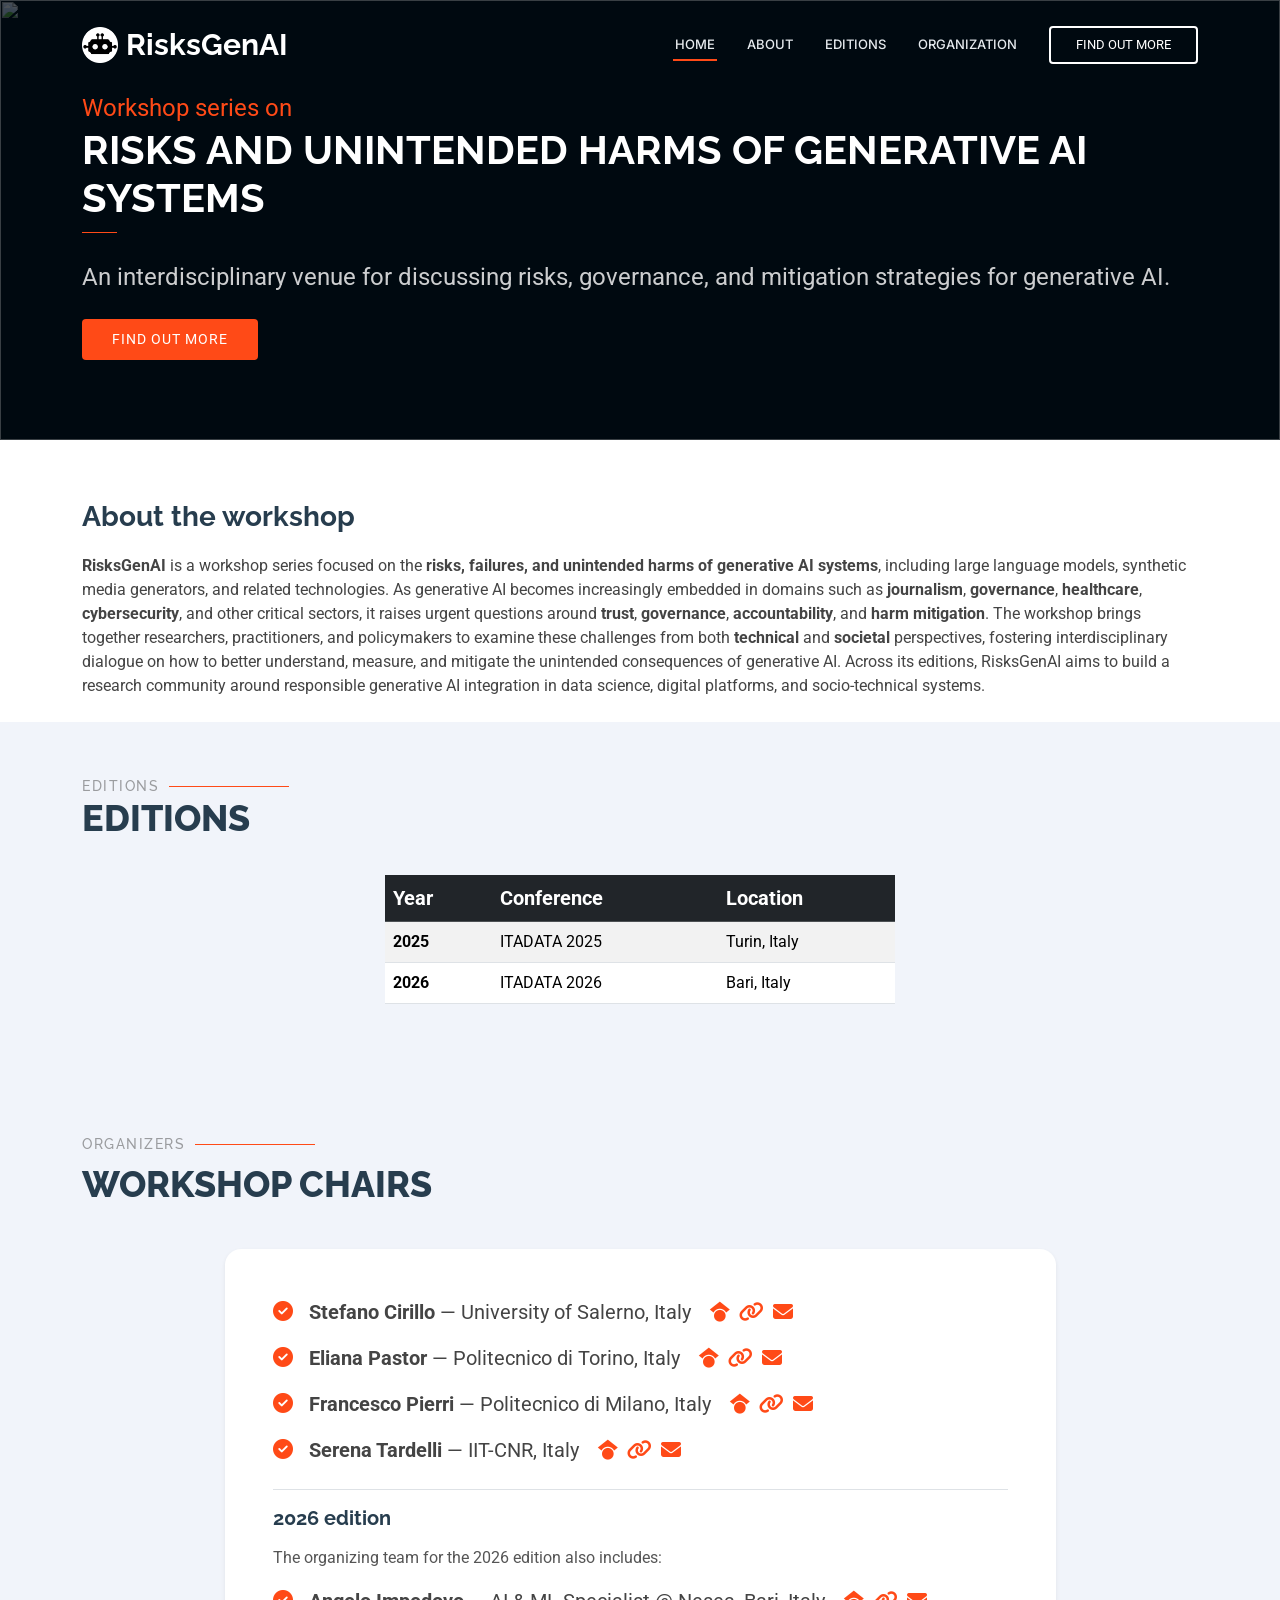
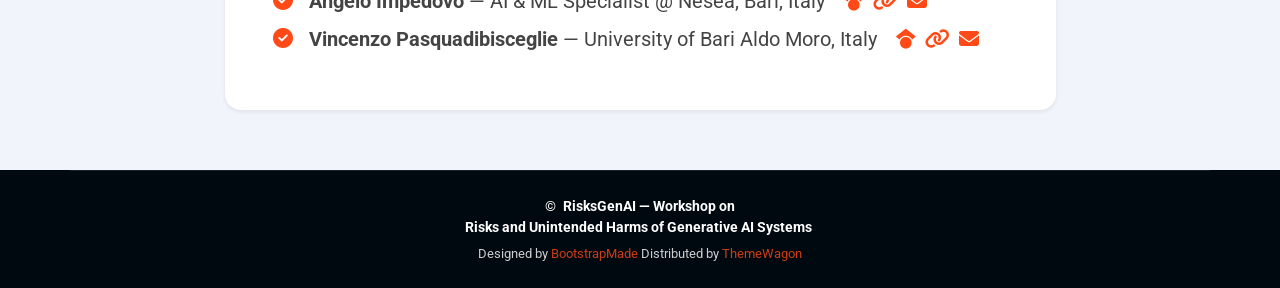
==== index.html @ 376fc7a2 "Update website" ====
<!DOCTYPE html>
<html lang="en">

<head>
  <meta charset="utf-8">
  <meta content="width=device-width, initial-scale=1.0" name="viewport">
  <title>RisksGenAI - Workshop on Risks and Unintended Harms of Generative AI Systems</title>
  <meta name="description"
    content="RisksGenAI is a workshop series on risks, failures, and unintended harms of generative AI systems, bringing together researchers and practitioners across technical, social, and policy perspectives.">
  <meta name="keywords"
    content="RisksGenAI, generative AI, AI risks, unintended harms, workshop, trustworthy AI, AI governance, synthetic media, big data">

  <!-- Favicons -->
  <link href="assets/img/favicon.png" rel="icon">
  <link href="assets/img/apple-touch-icon.png" rel="apple-touch-icon">

  <!-- Fonts -->
  <link href="https://fonts.googleapis.com" rel="preconnect">
  <link href="https://fonts.gstatic.com" rel="preconnect" crossorigin>
  <link
    href="https://fonts.googleapis.com/css2?family=Roboto:ital,wght@0,100;0,300;0,400;0,500;0,700;0,900;1,100;1,300;1,400;1,500;1,700;1,900&family=Raleway:ital,wght@0,100;0,200;0,300;0,400;0,500;0,600;0,700;0,800;0,900;1,100;1,200;1,300;1,400;1,500;1,600;1,700;1,800;1,900&family=Inter:wght@100;200;300;400;500;600;700;800;900&display=swap"
    rel="stylesheet">

  <!-- Vendor CSS Files -->
  <link href="assets/vendor/bootstrap/css/bootstrap.min.css" rel="stylesheet">
  <link href="assets/vendor/bootstrap-icons/bootstrap-icons.css" rel="stylesheet">
  <link href="assets/vendor/aos/aos.css" rel="stylesheet">
  <link rel="stylesheet" href="https://cdnjs.cloudflare.com/ajax/libs/font-awesome/6.5.2/css/all.min.css" />

  <!-- Main CSS File -->
  <link href="assets/css/main.css" rel="stylesheet">
</head>

<body class="index-page">

  <header id="header" class="header d-flex align-items-center fixed-top">
    <div class="container-fluid container-xl position-relative d-flex align-items-center">

      <a href="index.html" class="logo d-flex align-items-center me-auto">
        <img src="assets/img/logo.png" alt="logo">
        <h1 class="sitename">RisksGenAI</h1>
      </a>

      <nav id="navmenu" class="navmenu">
        <ul>
          <li><a href="#hero" class="active">Home</a></li>
          <li><a href="#about">About</a></li>
          <li><a href="#editions">Editions</a></li>
          <li><a href="#organization">Organization</a></li>
        </ul>
        <i class="mobile-nav-toggle d-xl-none bi bi-list"></i>
      </nav>

      <a class="cta-btn menu-more" href="#about">Find out more</a>

    </div>
  </header>

  <main class="main">

    <!-- Hero Section -->
    <section id="hero" class="hero section dark-background" style="min-height: 20vh;">
      <img src="assets/img/turin-pic.png" alt="" data-aos="fade-in">

      <div class="container d-flex flex-column align-items-left fs-3">
        <p data-aos="fade-up" data-aos-delay="100" style="color: #ff4a17;">Workshop series on</p>
        <h2 class="fs-1" data-aos="fade-up" data-aos-delay="100">Risks and Unintended Harms of Generative AI Systems</h2>
        <p data-aos="fade-up" data-aos-delay="100" class="line mb-3"></p>
        <p data-aos="fade-up" data-aos-delay="200">
          An interdisciplinary venue for discussing risks, governance, and mitigation strategies for generative AI.
        </p>
        <div class="d-flex mt-4" data-aos="fade-up" data-aos-delay="300">
          <a href="#about" class="btn-get-started">Find out more</a>
        </div>
      </div>
    </section>
    <!-- /Hero Section -->

    <!-- About Section -->
    <section id="about" class="about section pb-2">
      <div class="container">
        <div class="">
          <div class="" data-aos="fade-up" data-aos-duration="550" data-aos-delay="50">
            <h3>About the workshop</h3>
            <p>
              <strong>RisksGenAI</strong> is a workshop series focused on the
              <strong>risks, failures, and unintended harms of generative AI systems</strong>,
              including large language models, synthetic media generators, and related technologies.
            
              As generative AI becomes increasingly embedded in domains such as
              <strong>journalism</strong>, <strong>governance</strong>, <strong>healthcare</strong>,
              <strong>cybersecurity</strong>, and other critical sectors, it raises urgent questions around
              <strong>trust</strong>, <strong>governance</strong>, <strong>accountability</strong>,
              and <strong>harm mitigation</strong>.
            
              The workshop brings together researchers, practitioners, and policymakers to examine
              these challenges from both <strong>technical</strong> and <strong>societal</strong> perspectives,
              fostering interdisciplinary dialogue on how to better understand, measure, and mitigate
              the unintended consequences of generative AI.
            
              Across its editions, RisksGenAI aims to build a research community around responsible
              generative AI integration in data science, digital platforms, and socio-technical systems.
            </p>
          </div>

        </div>
      </div>
    </section>
    <!-- /About Section -->

    <!-- Editions Section -->
    <section id="editions" class="section light-background">
      <div class="container section-title" data-aos="fade-up">
        <h2>Editions</h2>
        <p>EDITIONS</p>
      </div>

      <div class="container col-lg-5" data-aos="fade-up" data-aos-delay="100">
        <div class="table-responsive ">
          <table class="table table-striped table-hover align-middle">
            <thead class="table-dark fs-5">
              <tr>
                <th scope="col" style="color: #ff4a17; color: #ffffff;">Year</th>
                <th scope="col" style="color: #ff4a17; color: #ffffff;">Conference</th>
                <th scope="col" style="color: #ff4a17; color: #ffffff;">Location</th>
              </tr>
            </thead>
            <tbody>
              <tr onclick="window.open('2025/index.html', '_blank')" style="cursor: pointer;">
                <td><strong>2025</strong></td>
                <td>ITADATA 2025</td>
                <td>Turin, Italy</td>
              </tr>
              <tr onclick="window.open('2026/index.html', '_blank')" style="cursor: pointer;">
                <td><strong>2026</strong></td>
                <td>ITADATA 2026</td>
                <td>Bari, Italy</td>
              </tr>
            </tbody>
          </table>
        </div>
      </div>
    </section>
    <!-- /Editions Section -->

    <!-- Organization Section -->
<section id="organization" class="section light-background">
  <div class="container section-title" data-aos="fade-up">
    <h2>Organizers</h2>
    <p class="mb-2 mt-2">WORKSHOP CHAIRS</p>
  </div>

  <div class="container" data-aos="fade-up" data-aos-delay="100">
    <div class="row justify-content-center">
      <div class="col-lg-9">
        <div class="p-4 p-lg-5 rounded-4 shadow-sm" style="background-color: #ffffff;">
          
          <ul class="list-unstyled mb-4 fs-5">
            <li class="mb-3 d-flex align-items-start">
              <i class="fa-solid fa-circle-check me-3 mt-1" style="color: #ff4a17;"></i>
              <span>
                <strong>Stefano Cirillo</strong> — University of Salerno, Italy
                &nbsp;
                <a href="https://scholar.google.it/citations?hl=it&user=hp98wacAAAAJ" target="_blank" rel="noopener noreferrer" class="ms-1">
                  <i class="fa-brands fa-google-scholar"></i>
                </a>
                <a href="https://docenti.unisa.it/032633/en/home" target="_blank" rel="noopener noreferrer" class="ms-1">
                  <i class="fa-solid fa-link"></i>
                </a>
                <a href="mailto:scirillo@unisa.it" class="ms-1">
                  <i class="fa-solid fa-envelope"></i>
                </a>
              </span>
            </li>

            <li class="mb-3 d-flex align-items-start">
              <i class="fa-solid fa-circle-check me-3 mt-1" style="color: #ff4a17;"></i>
              <span>
                <strong>Eliana Pastor</strong> — Politecnico di Torino, Italy
                &nbsp;
                <a href="https://scholar.google.it/citations?hl=it&user=rYnakoAAAAAJ" target="_blank" rel="noopener noreferrer" class="ms-1">
                  <i class="fa-brands fa-google-scholar"></i>
                </a>
                <a href="https://elianap.github.io/" target="_blank" rel="noopener noreferrer" class="ms-1">
                  <i class="fa-solid fa-link"></i>
                </a>
                <a href="mailto:eliana.pastor@polito.it" class="ms-1">
                  <i class="fa-solid fa-envelope"></i>
                </a>
              </span>
            </li>

            <li class="mb-3 d-flex align-items-start">
              <i class="fa-solid fa-circle-check me-3 mt-1" style="color: #ff4a17;"></i>
              <span>
                <strong>Francesco Pierri</strong> — Politecnico di Milano, Italy
                &nbsp;
                <a href="https://scholar.google.it/citations?hl=it&user=b17WlbMAAAAJ" target="_blank" rel="noopener noreferrer" class="ms-1">
                  <i class="fa-brands fa-google-scholar"></i>
                </a>
                <a href="https://pierri.faculty.polimi.it/" target="_blank" rel="noopener noreferrer" class="ms-1">
                  <i class="fa-solid fa-link"></i>
                </a>
                <a href="mailto:francesco.pierri@polimi.it" class="ms-1">
                  <i class="fa-solid fa-envelope"></i>
                </a>
              </span>
            </li>

            <li class="mb-3 d-flex align-items-start">
              <i class="fa-solid fa-circle-check me-3 mt-1" style="color: #ff4a17;"></i>
              <span>
                <strong>Serena Tardelli</strong> — IIT-CNR, Italy
                &nbsp;
                <a href="https://scholar.google.it/citations?user=GNDtlNMAAAAJ" target="_blank" rel="noopener noreferrer" class="ms-1">
                  <i class="fa-brands fa-google-scholar"></i>
                </a>
                <a href="https://www.iit.cnr.it/serena.tardelli/" target="_blank" rel="noopener noreferrer" class="ms-1">
                  <i class="fa-solid fa-link"></i>
                </a>
                <a href="mailto:serena.tardelli@iit.cnr.it" class="ms-1">
                  <i class="fa-solid fa-envelope"></i>
                </a>
              </span>
            </li>
          </ul>

          <div class="pt-3 border-top">
            <h5 class="fw-bold mb-3" style="color: #273D4E;">2026 edition</h5>
            <p class="mb-3" style="color: #555;">
              The organizing team for the 2026 edition also includes:
            </p>

            <ul class="list-unstyled mb-0 fs-5">
              <li class="mb-2 d-flex align-items-start">
                <i class="fa-solid fa-circle-check me-3 mt-1" style="color: #ff4a17;"></i>
                <span>
                  <strong>Angelo Impedovo</strong> — AI & ML Specialist @ Nesea, Bari, Italy
                  &nbsp;
                  <a href="https://scholar.google.it/citations?hl=it&user=rYnakoAAAAAJ" target="_blank" rel="noopener noreferrer" class="ms-1">
                    <i class="fa-brands fa-google-scholar"></i>
                  </a>
                  <a href="https://elianap.github.io/" target="_blank" rel="noopener noreferrer" class="ms-1">
                    <i class="fa-solid fa-link"></i>
                  </a>
                  <a href="mailto:eliana.pastor@polito.it" class="ms-1">
                    <i class="fa-solid fa-envelope"></i>
                  </a>
                </span>
              </li>

              <li class="mb-2 d-flex align-items-start">
                <i class="fa-solid fa-circle-check me-3 mt-1" style="color: #ff4a17;"></i>
                <span>
                  <strong>Vincenzo Pasquadibisceglie</strong> — University of Bari Aldo Moro, Italy
                  &nbsp;
                  <a href="https://scholar.google.it/citations?hl=it&user=rYnakoAAAAAJ" target="_blank" rel="noopener noreferrer" class="ms-1">
                    <i class="fa-brands fa-google-scholar"></i>
                  </a>
                  <a href="https://elianap.github.io/" target="_blank" rel="noopener noreferrer" class="ms-1">
                    <i class="fa-solid fa-link"></i>
                  </a>
                  <a href="mailto:eliana.pastor@polito.it" class="ms-1">
                    <i class="fa-solid fa-envelope"></i>
                  </a>
                </span>
              </li>
            </ul>
          </div>

        </div>
      </div>
    </div>
  </div>
</section>
<!-- /Organization Section -->

  </main>

  <footer id="footer" class="footer dark-background">
    <div class="container copyright text-center">
      <p>© <strong class="px-1 sitename">RisksGenAI — Workshop on <br> Risks and Unintended Harms of Generative AI Systems</strong></p>
      <div class="credits">
        Designed by <a href="https://bootstrapmade.com/" target="_blank" rel="noopener noreferrer">BootstrapMade</a>
        Distributed by <a href="https://themewagon.com" target="_blank" rel="noopener noreferrer">ThemeWagon</a>
      </div>
    </div>
  </footer>

  <!-- Scroll Top -->
  <a href="#" id="scroll-top" class="scroll-top d-flex align-items-center justify-content-center">
    <i class="bi bi-arrow-up-short"></i>
  </a>

  <!-- Preloader -->
  <div id="preloader"></div>

  <!-- Vendor JS Files -->
  <script src="assets/vendor/bootstrap/js/bootstrap.bundle.min.js"></script>
  <script src="assets/vendor/aos/aos.js"></script>

  <!-- Main JS File -->
  <script src="assets/js/main.js"></script>

</body>

</html>
---- assets/css/main.css ----
/**
* Template Name: Dewi
* Template URL: https://bootstrapmade.com/dewi-free-multi-purpose-html-template/
* Updated: Aug 07 2024 with Bootstrap v5.3.3
* Author: BootstrapMade.com
* License: https://bootstrapmade.com/license/
*/

/*--------------------------------------------------------------
# Font & Color Variables
# Help: https://bootstrapmade.com/color-system/
--------------------------------------------------------------*/
/* Fonts */
:root {
  --default-font: "Roboto",  system-ui, -apple-system, "Segoe UI", Roboto, "Helvetica Neue", Arial, "Noto Sans", "Liberation Sans", sans-serif, "Apple Color Emoji", "Segoe UI Emoji", "Segoe UI Symbol", "Noto Color Emoji";
  --heading-font: "Raleway",  sans-serif;
  --nav-font: "Inter",  sans-serif;
}

/* Global Colors - The following color variables are used throughout the website. Updating them here will change the color scheme of the entire website */
:root { 
  --background-color: #ffffff; /* Background color for the entire website, including individual sections */
  --default-color: #444444; /* Default color used for the majority of the text content across the entire website */
  --heading-color: #273d4e; /* Color for headings, subheadings and title throughout the website */
  --accent-color: #ff4a17; /* Accent color that represents your brand on the website. It's used for buttons, links, and other elements that need to stand out */
  --surface-color: #ffffff; /* The surface color is used as a background of boxed elements within sections, such as cards, icon boxes, or other elements that require a visual separation from the global background. */
  --contrast-color: #ffffff; /* Contrast color for text, ensuring readability against backgrounds of accent, heading, or default colors. */
}

/* Nav Menu Colors - The following color variables are used specifically for the navigation menu. They are separate from the global colors to allow for more customization options */
:root {
  --nav-color: #e5eaee;  /* The default color of the main navmenu links */
  --nav-hover-color: #ff4a17; /* Applied to main navmenu links when they are hovered over or active */
  --nav-mobile-background-color: #ffffff; /* Used as the background color for mobile navigation menu */
  --nav-dropdown-background-color: #ffffff; /* Used as the background color for dropdown items that appear when hovering over primary navigation items */
  --nav-dropdown-color: #444444; /* Used for navigation links of the dropdown items in the navigation menu. */
  --nav-dropdown-hover-color: #ff4a17; /* Similar to --nav-hover-color, this color is applied to dropdown navigation links when they are hovered over. */
}

/* Color Presets - These classes override global colors when applied to any section or element, providing reuse of the sam color scheme. */

.light-background {
  --background-color: #f1f4fa;
  --surface-color: #ffffff;
}

.dark-background {
  --background-color: #000910;
  --default-color: #ffffff;
  --heading-color: #ffffff;
  --surface-color: #28323a;
  --contrast-color: #ffffff;
}

/* Smooth scroll */
:root {
  scroll-behavior: smooth;
}

/*--------------------------------------------------------------
# General Styling & Shared Classes
--------------------------------------------------------------*/
body {
  color: var(--default-color);
  background-color: var(--background-color);
  font-family: var(--default-font);
}

a {
  color: var(--accent-color);
  text-decoration: none;
  transition: 0.3s;
}

a:hover {
  color: color-mix(in srgb, var(--accent-color), transparent 25%);
  text-decoration: none;
}

h1,
h2,
h3,
h4,
h5,
h6 {
  color: var(--heading-color);
  font-family: var(--heading-font);
}

/* PHP Email Form Messages
------------------------------*/
.php-email-form .error-message {
  display: none;
  background: #df1529;
  color: #ffffff;
  text-align: left;
  padding: 15px;
  margin-bottom: 24px;
  font-weight: 600;
}

.php-email-form .sent-message {
  display: none;
  color: #ffffff;
  background: #059652;
  text-align: center;
  padding: 15px;
  margin-bottom: 24px;
  font-weight: 600;
}

.php-email-form .loading {
  display: none;
  background: var(--surface-color);
  text-align: center;
  padding: 15px;
  margin-bottom: 24px;
}

.php-email-form .loading:before {
  content: "";
  display: inline-block;
  border-radius: 50%;
  width: 24px;
  height: 24px;
  margin: 0 10px -6px 0;
  border: 3px solid var(--accent-color);
  border-top-color: var(--surface-color);
  animation: php-email-form-loading 1s linear infinite;
}

@keyframes php-email-form-loading {
  0% {
    transform: rotate(0deg);
  }

  100% {
    transform: rotate(360deg);
  }
}

/* Pulsating Play Button
------------------------------*/
.pulsating-play-btn {
  width: 94px;
  height: 94px;
  background: radial-gradient(var(--accent-color) 50%, color-mix(in srgb, var(--accent-color), transparent 75%) 52%);
  border-radius: 50%;
  display: block;
  position: relative;
  overflow: hidden;
}

.pulsating-play-btn:before {
  content: "";
  position: absolute;
  width: 120px;
  height: 120px;
  animation-delay: 0s;
  animation: pulsate-play-btn 2s;
  animation-direction: forwards;
  animation-iteration-count: infinite;
  animation-timing-function: steps;
  opacity: 1;
  border-radius: 50%;
  border: 5px solid color-mix(in srgb, var(--accent-color), transparent 30%);
  top: -15%;
  left: -15%;
  background: rgba(198, 16, 0, 0);
}

.pulsating-play-btn:after {
  content: "";
  position: absolute;
  left: 50%;
  top: 50%;
  transform: translateX(-40%) translateY(-50%);
  width: 0;
  height: 0;
  border-top: 10px solid transparent;
  border-bottom: 10px solid transparent;
  border-left: 15px solid #fff;
  z-index: 100;
  transition: all 400ms cubic-bezier(0.55, 0.055, 0.675, 0.19);
}

.pulsating-play-btn:hover:before {
  content: "";
  position: absolute;
  left: 50%;
  top: 50%;
  transform: translateX(-40%) translateY(-50%);
  width: 0;
  height: 0;
  border: none;
  border-top: 10px solid transparent;
  border-bottom: 10px solid transparent;
  border-left: 15px solid #fff;
  z-index: 200;
  animation: none;
  border-radius: 0;
}

.pulsating-play-btn:hover:after {
  border-left: 15px solid var(--accent-color);
  transform: scale(20);
}

@keyframes pulsate-play-btn {
  0% {
    transform: scale(0.6, 0.6);
    opacity: 1;
  }

  100% {
    transform: scale(1, 1);
    opacity: 0;
  }
}

/*--------------------------------------------------------------
# Global Header
--------------------------------------------------------------*/
.header {
  --background-color: rgba(0, 0, 0, 0);
  --default-color: #ffffff;
  --heading-color: #ffffff;
  color: var(--default-color);
  background-color: var(--background-color);
  padding: 20px 0;
  transition: all 0.5s;
  z-index: 997;
}

.header .logo {
  line-height: 1;
}

.header .logo img {
  max-height: 36px;
  margin-right: 8px;
}

.header .logo h1 {
  font-size: 30px;
  margin: 0;
  font-weight: 700;
  color: var(--heading-color);
}

.header .cta-btn,
.header .cta-btn:focus {
  color: var(--contrast-color);
  font-size: 13px;
  padding: 7px 25px;
  margin: 0 0 0 30px;
  border-radius: 4px;
  transition: 0.3s;
  text-transform: uppercase;
  border: 2px solid var(--contrast-color);
}

.header .cta-btn:hover,
.header .cta-btn:focus:hover {
  color: var(--contrast-color);
  background: var(--accent-color);
  border-color: var(--accent-color);
}

@media (max-width: 784px) { /* change this for nav 964 */
  .header .logo {
    order: 1;
  }

  .header .cta-btn {
    order: 2;
    margin: 0 15px 0 0;
    padding: 6px 15px;
  }

  .header .navmenu {
    order: 3;
  }
}

.scrolled .header {
  box-shadow: 0px 0 18px rgba(0, 0, 0, 0.1);
}

/* Global Header on Scroll
------------------------------*/
.scrolled .header {
  --background-color: rgba(21, 34, 43, 0.85);
}

/*--------------------------------------------------------------
# Navigation Menu
--------------------------------------------------------------*/

/* Layout Desktop 1200px per allineamento corretto 965 */
@media (min-width: 785px) { /* change this for nav */
  .header-container {
    display: flex;
    align-items: center;
    justify-content: space-between;
  }

  .mobile-nav-toggle {
    display: none;
  }

  .navmenu {
    padding: 0;
  }

  .navmenu ul {
    margin: 0;
    padding: 0;
    display: flex;
    list-style: none;
    align-items: center;
  }

  .navmenu li {
    position: relative;
  }

  .navmenu > ul > li {
    white-space: nowrap;
    padding: 15px 14px;
  }

  .navmenu > ul > li:last-child {
    padding-right: 0;
  }

  .navmenu a,
  .navmenu a:focus {
    color: var(--nav-color);
    font-size: 13px;
    padding: 0 2px;
    font-family: var(--nav-font);
    font-weight: 500;
    display: flex;
    align-items: center;
    justify-content: space-between;
    white-space: nowrap;
    transition: 0.3s;
    position: relative;
    text-transform: uppercase;
  }

  .navmenu a i,
  .navmenu a:focus i {
    font-size: 12px;
    line-height: 0;
    margin-left: 5px;
    transition: 0.3s;
  }

  .navmenu > ul > li > a:before {
    content: "";
    position: absolute;
    height: 2px;
    bottom: -6px;
    left: 0;
    background-color: var(--nav-hover-color);
    visibility: hidden;
    width: 0px;
    transition: all 0.3s ease-in-out 0s;
  }

  .navmenu a:hover:before,
  .navmenu li:hover > a:before,
  .navmenu .active:before {
    visibility: visible;
    width: 100%;
  }

  .navmenu li:hover > a,
  .navmenu .active,
  .navmenu .active:focus {
    color: color-mix(in srgb, var(--nav-color) 90%, white 15%);
  }

  .navmenu .dropdown ul {
    margin: 0;
    padding: 10px 0;
    background: var(--nav-dropdown-background-color);
    display: block;
    position: absolute;
    visibility: hidden;
    left: 14px;
    top: 130%;
    opacity: 0;
    transition: 0.3s;
    border-radius: 4px;
    z-index: 99;
    box-shadow: 0px 0px 30px rgba(0, 0, 0, 0.1);
  }

  .navmenu .dropdown ul li {
    min-width: 100px;
  }

  .navmenu .dropdown ul a {
    padding: 10px 20px;
    font-size: 15px;
    text-transform: none;
    color: var(--nav-dropdown-color);
  }

  .navmenu .dropdown ul a i {
    font-size: 12px;
  }

  .navmenu .dropdown ul a:hover,
  .navmenu .dropdown ul .active:hover,
  .navmenu .dropdown ul li:hover > a {
    color: var(--nav-dropdown-hover-color);
  }

  .navmenu .dropdown:hover > ul {
    opacity: 1;
    top: 100%;
    visibility: visible;
  }

  .navmenu .dropdown .dropdown ul {
    top: 0;
    left: -90%;
    visibility: hidden;
  }

  .navmenu .dropdown .dropdown:hover > ul {
    opacity: 1;
    top: 0;
    left: -100%;
    visibility: visible;
  }
}

/* Mobile Navigation 1000px */
@media (max-width: 784px) { /* change this for nav */
  .mobile-nav-toggle {
    color: var(--nav-color);
    font-size: 28px;
    line-height: 0;
    margin-right: 10px;
    cursor: pointer;
    transition: color 0.3s;
  }

  .navmenu {
    padding: 0;
    z-index: 9997;
  }

  .navmenu ul {
    display: none;
    list-style: none;
    position: absolute;
    inset: 60px 20px 20px 20px;
    padding: 10px 0;
    margin: 0;
    border-radius: 6px;
    background-color: var(--nav-mobile-background-color);
    border: 1px solid color-mix(in srgb, var(--default-color), transparent 90%);
    box-shadow: none;
    overflow-y: auto;
    transition: 0.3s;
    z-index: 9998;
  }

  .navmenu a,
  .navmenu a:focus {
    color: var(--nav-dropdown-color);
    padding: 10px 20px;
    font-family: var(--nav-font);
    font-size: 17px;
    font-weight: 500;
    display: flex;
    align-items: center;
    justify-content: space-between;
    white-space: nowrap;
    transition: 0.3s;
  }

  .navmenu a i,
  .navmenu a:focus i {
    font-size: 12px;
    line-height: 0;
    margin-left: 5px;
    width: 30px;
    height: 30px;
    display: flex;
    align-items: center;
    justify-content: center;
    border-radius: 50%;
    transition: 0.3s;
    background-color: color-mix(in srgb, var(--accent-color), transparent 90%);
  }

  .navmenu a i:hover,
  .navmenu a:focus i:hover {
    background-color: var(--accent-color);
    color: var(--contrast-color);
  }

  .navmenu a:hover,
  .navmenu .active,
  .navmenu .active:focus {
    color: var(--nav-dropdown-hover-color);
  }

  .navmenu .active i,
  .navmenu .active:focus i {
    background-color: var(--accent-color);
    color: var(--contrast-color);
    transform: rotate(180deg);
  }

  .navmenu .dropdown ul {
    position: static;
    display: none;
    z-index: 99;
    padding: 10px 0;
    margin: 10px 20px;
    background-color: var(--nav-dropdown-background-color);
    transition: all 0.5s ease-in-out;
  }

  .navmenu .dropdown ul ul {
    background-color: rgba(33, 37, 41, 0.1);
  }

  .navmenu .dropdown > .dropdown-active {
    display: block;
    background-color: rgba(33, 37, 41, 0.03);
  }

  .mobile-nav-active {
    overflow: hidden;
  }

  .mobile-nav-active .mobile-nav-toggle {
    color: #fff;
    position: absolute;
    font-size: 32px;
    top: 15px;
    right: 15px;
    margin-right: 0;
    z-index: 9999;
  }

  .mobile-nav-active .navmenu {
    position: fixed;
    overflow: hidden;
    inset: 0;
    background: rgba(33, 37, 41, 0.8);
    transition: 0.3s;
  }

  .mobile-nav-active .navmenu > ul {
    display: block;
  }
}


/*--------------------------------------------------------------
# Global Footer
--------------------------------------------------------------*/
.footer {
  color: var(--default-color);
  background-color: var(--background-color);
  font-size: 14px;
  position: relative;
}

.footer .footer-top {
  padding-top: 50px;
  border-top: 1px solid color-mix(in srgb, var(--default-color), transparent 90%);
}

.footer .footer-about .logo {
  line-height: 1;
  margin-bottom: 25px;
}

.footer .footer-about .logo img {
  max-height: 40px;
  margin-right: 6px;
}

.footer .footer-about .logo span {
  font-size: 26px;
  font-weight: 700;
  letter-spacing: 1px;
  font-family: var(--heading-font);
  color: var(--heading-color);
}

.footer .footer-about p {
  font-size: 14px;
  font-family: var(--heading-font);
}

.footer .social-links a {
  display: flex;
  align-items: center;
  justify-content: center;
  width: 40px;
  height: 40px;
  border-radius: 50%;
  border: 1px solid color-mix(in srgb, var(--default-color), transparent 50%);
  font-size: 16px;
  color: color-mix(in srgb, var(--default-color), transparent 30%);
  margin-right: 10px;
  transition: 0.3s;
}

.footer .social-links a:hover {
  color: var(--accent-color);
  border-color: var(--accent-color);
}

.footer h4 {
  font-size: 16px;
  font-weight: bold;
  position: relative;
  padding-bottom: 12px;
}

.footer .footer-links {
  margin-bottom: 30px;
}

.footer .footer-links ul {
  list-style: none;
  padding: 0;
  margin: 0;
}

.footer .footer-links ul i {
  padding-right: 3px;
  font-size: 13px;
  line-height: 0;
  color: var(--accent-color);
}

.footer .footer-links ul li {
  padding: 10px 0;
  display: flex;
  align-items: center;
}

.footer .footer-links ul li:first-child {
  padding-top: 0;
}

.footer .footer-links ul a {
  color: color-mix(in srgb, var(--default-color), transparent 30%);
  display: inline-block;
  line-height: 1;
}

.footer .footer-links ul a:hover {
  color: var(--accent-color);
}

.footer .footer-contact p {
  margin-bottom: 5px;
}

.footer .footer-newsletter .newsletter-form {
  margin-top: 30px;
  margin-bottom: 15px;
  padding: 6px 8px;
  position: relative;
  border-radius: 4px;
  border: 1px solid color-mix(in srgb, var(--default-color), transparent 80%);
  display: flex;
  background-color: var(--background-color);
  transition: 0.3s;
}

.footer .footer-newsletter .newsletter-form:focus-within {
  border-color: var(--accent-color);
}

.footer .footer-newsletter .newsletter-form input[type=email] {
  border: 0;
  padding: 4px;
  width: 100%;
  background-color: var(--background-color);
  color: var(--default-color);
}

.footer .footer-newsletter .newsletter-form input[type=email]:focus-visible {
  outline: none;
}

.footer .footer-newsletter .newsletter-form input[type=submit] {
  border: 0;
  font-size: 16px;
  padding: 0 20px;
  margin: -7px -8px -7px 0;
  background: var(--accent-color);
  color: var(--contrast-color);
  transition: 0.3s;
  border-radius: 0 4px 4px 0;
}

.footer .footer-newsletter .newsletter-form input[type=submit]:hover {
  background: color-mix(in srgb, var(--accent-color), transparent 20%);
}

.footer .copyright {
  padding: 25px 0;
  border-top: 1px solid color-mix(in srgb, var(--default-color), transparent 90%);
}

.footer .copyright p {
  margin-bottom: 0;
}

.footer .credits {
  margin-top: 6px;
  font-size: 13px;
  opacity: 0.8;
}

/*--------------------------------------------------------------
# Preloader
--------------------------------------------------------------*/
#preloader {
  position: fixed;
  inset: 0;
  z-index: 999999;
  overflow: hidden;
  background: var(--background-color);
  transition: all 0.6s ease-out;
}

#preloader:before {
  content: "";
  position: fixed;
  top: calc(50% - 30px);
  left: calc(50% - 30px);
  border: 6px solid #ffffff;
  border-color: var(--accent-color) transparent var(--accent-color) transparent;
  border-radius: 50%;
  width: 60px;
  height: 60px;
  animation: animate-preloader 1.5s linear infinite;
}

@keyframes animate-preloader {
  0% {
    transform: rotate(0deg);
  }

  100% {
    transform: rotate(360deg);
  }
}

/*--------------------------------------------------------------
# Scroll Top Button
--------------------------------------------------------------*/
.scroll-top {
  position: fixed;
  visibility: hidden;
  opacity: 0;
  right: 15px;
  bottom: 15px;
  z-index: 99999;
  background-color: var(--accent-color);
  width: 40px;
  height: 40px;
  border-radius: 4px;
  transition: all 0.4s;
}

.scroll-top i {
  font-size: 24px;
  color: var(--contrast-color);
  line-height: 0;
}

.scroll-top:hover {
  background-color: color-mix(in srgb, var(--accent-color), transparent 20%);
  color: var(--contrast-color);
}

.scroll-top.active {
  visibility: visible;
  opacity: 1;
}

/*--------------------------------------------------------------
# Disable aos animation delay on mobile devices
--------------------------------------------------------------*/
@media screen and (max-width: 768px) {
  [data-aos-delay] {
    transition-delay: 0 !important;
  }
}

/*--------------------------------------------------------------
# Global Page Titles & Breadcrumbs
--------------------------------------------------------------*/
.page-title {
  color: var(--default-color);
  background-color: var(--background-color);
  background-size: cover;
  background-position: center;
  background-repeat: no-repeat;
  padding: 160px 0 80px 0;
  text-align: center;
  position: relative;
}

.page-title:before {
  content: "";
  background: color-mix(in srgb, var(--background-color), transparent 30%);
  position: absolute;
  inset: 0;
}

.page-title h1 {
  font-size: 42px;
  font-weight: 700;
  margin-bottom: 10px;
}

.page-title .breadcrumbs ol {
  display: flex;
  flex-wrap: wrap;
  list-style: none;
  justify-content: center;
  padding: 0;
  margin: 0;
  font-size: 16px;
  font-weight: 400;
}

.page-title .breadcrumbs ol li+li {
  padding-left: 10px;
}

.page-title .breadcrumbs ol li+li::before {
  content: "/";
  display: inline-block;
  padding-right: 10px;
  color: color-mix(in srgb, var(--default-color), transparent 50%);
}

/*--------------------------------------------------------------
# Global Sections
--------------------------------------------------------------*/
section,
.section {
  color: var(--default-color);
  background-color: var(--background-color);
  padding: 60px 0;
  scroll-margin-top: 90px;
  overflow: clip;
}

@media (max-width: 1199px) {

  section,
  .section {
    scroll-margin-top: 76px;
  }
}

/*--------------------------------------------------------------
# Global Section Titles
--------------------------------------------------------------*/
.section-title {
  padding-bottom: 30px;
  position: relative;
}

.section-title h2 {
  font-size: 14px;
  font-weight: 500;
  padding: 0;
  line-height: 1px;
  margin: 0;
  letter-spacing: 1.5px;
  text-transform: uppercase;
  color: color-mix(in srgb, var(--default-color), transparent 50%);
  position: relative;
}

.line {
  content: "";
  width: 35px;
  height: 1px;
  display: inline-block;
  background: var(--accent-color);
  margin: 4px 10px;
}

.section-title h2::after {
  content: "";
  width: 120px;
  height: 1px;
  display: inline-block;
  background: var(--accent-color);
  margin: 4px 10px;
}

.section-title p {
  color: var(--heading-color);
  margin: 0;
  font-size: 36px;
  font-weight: 800;
  text-transform: uppercase;
  font-family: var(--heading-font);
}

.section-title .tab-text {
  color: #000;
  margin: 0;
  font-size: 12px;
  font-weight: 300;
  text-transform: none;
  font-family: var(--default-font);
}

@media (max-width: 768px) {
  .section-title p {
    font-size: 24px;
  }
}

/*--------------------------------------------------------------
# Hero Section
--------------------------------------------------------------*/
.hero {
  width: 100%;
  min-height: 100vh;
  position: relative;
  padding: 80px 0;
  display: flex;
  align-items: center;
  justify-content: center;
}

@media (max-width: 480px) { /* lg 480*/
  .hero { min-height: 90vh; }
}

.hero img {
  position: absolute;
  inset: 0;
  display: block;
  width: 100%;
  height: 100%;
  object-fit: cover;
  z-index: 1;
}

.hero:before {
  content: "";
  background: color-mix(in srgb, var(--background-color), transparent 30%);
  position: absolute;
  inset: 0;
  z-index: 2;
}

.hero .container {
  position: relative;
  z-index: 3;
}

.hero h2 {
  margin: 0;
  font-size: 48px;
  font-weight: 700;
  text-transform: uppercase;
}

.hero p {
  color: color-mix(in srgb, var(--default-color), transparent 20%);
  margin: 10px 0 0 0;
  font-size: 24px;
}

.hero .btn-get-started {
  background: var(--accent-color);
  color: var(--contrast-color);
  font-weight: 400;
  font-size: 14px;
  letter-spacing: 1px;
  display: inline-block;
  padding: 10px 30px;
  border-radius: 4px;
  transition: 0.3s;
  text-transform: uppercase;
}

.hero .btn-get-started:hover {
  background: color-mix(in srgb, var(--accent-color), transparent 20%);
}

.hero .btn-watch-video {
  font-size: 16px;
  transition: 0.5s;
  margin-left: 25px;
  font-weight: 400;
  color: var(--default-color);
}

.hero .btn-watch-video i {
  color: var(--accent-color);
  font-size: 32px;
  transition: 0.3s;
  line-height: 0;
  margin-right: 8px;
}

.hero .btn-watch-video:hover {
  color: var(--accent-color);
}

.hero .btn-watch-video:hover i {
  color: color-mix(in srgb, var(--accent-color), transparent 20%);
}

@media (max-width: 768px) {
  .hero h2 {
    font-size: 32px;
  }

  .hero p {
    font-size: 18px;
  }
}

/*--------------------------------------------------------------
# About Section
--------------------------------------------------------------*/
.about h3 {
  font-weight: 700;
  font-size: 28px;
  margin-bottom: 20px;
}

.about .fst-italic {
  color: color-mix(in srgb, var(--default-color), var(--contrast-color) 50%);
}

.about .content ul {
  list-style: none;
  padding: 0;
}

.about .content ul li {
  padding: 0 0 10px 30px;
  position: relative;
}

.about .content ul i {
  position: absolute;
  font-size: 20px;
  left: 0;
  top: -3px;
  color: var(--accent-color);
}

.about .content p:last-child {
  margin-bottom: 0;
}

.about .pulsating-play-btn {
  position: absolute;
  left: calc(50% - 47px);
  top: calc(50% - 47px);
}

/*--------------------------------------------------------------
# Stats Section
--------------------------------------------------------------*/
.stats .stats-item {
  background-color: var(--surface-color);
  box-shadow: 0px 0 30px rgba(0, 0, 0, 0.1);
  padding: 30px;
}

.stats .stats-item i {
  color: var(--accent-color);
  font-size: 42px;
  line-height: 0;
  margin-right: 20px;
}

.stats .stats-item span {
  color: var(--heading-color);
  font-size: 36px;
  display: block;
  font-weight: 600;
}

.stats .stats-item p {
  padding: 0;
  margin: 0;
  font-family: var(--heading-font);
  font-size: 16px;
}

/*--------------------------------------------------------------
# Services Section
--------------------------------------------------------------*/
.services .img {
  border-radius: 8px;
  overflow: hidden;
}

.services .img img {
  transition: 0.6s;
}

.services .details {
  background: color-mix(in srgb, var(--surface-color), transparent 5%);
  padding: 50px 30px;
  margin: -100px 30px 0 30px;
  transition: all ease-in-out 0.3s;
  position: relative;
  text-align: center;
  border-radius: 8px;
  box-shadow: 0px 0 25px rgba(0, 0, 0, 0.1);
}

.services .details .icon {
  margin: 0;
  width: 72px;
  height: 72px;
  background: var(--accent-color);
  color: var(--contrast-color);
  border: 6px solid var(--contrast-color);
  border-radius: 50px;
  display: flex;
  align-items: center;
  justify-content: center;
  margin-bottom: 20px;
  font-size: 28px;
  transition: ease-in-out 0.3s;
  position: absolute;
  top: -36px;
  left: calc(50% - 36px);
}

.services .details h3 {
  font-weight: 700;
  margin: 10px 0 15px 0;
  font-size: 22px;
  transition: ease-in-out 0.3s;
}

.services .details p {
  color: color-mix(in srgb, var(--default-color), transparent 10%);
  line-height: 24px;
  font-size: 14px;
  margin-bottom: 0;
}

.services .service-item:hover .details h3 {
  color: var(--accent-color);
}

.services .service-item:hover .details .icon {
  background: var(--surface-color);
  border: 2px solid var(--accent-color);
}

.services .service-item:hover .details .icon i {
  color: var(--accent-color);
}

.services .service-item:hover .img img {
  transform: scale(1.2);
}

/*--------------------------------------------------------------
# Clients Section
--------------------------------------------------------------*/
.clients {
  padding: 20px 0;
}

.clients .client-logo {
  display: flex;
  justify-content: center;
  align-items: center;
  overflow: hidden;
}

.clients .client-logo img {
  padding: 20px 40px;
  max-width: 90%;
  transition: 0.3s;
  opacity: 0.5;
  filter: grayscale(100);
}

.clients .client-logo img:hover {
  filter: none;
  opacity: 1;
}

@media (max-width: 640px) {
  .clients .client-logo img {
    padding: 20px;
  }
}

/*--------------------------------------------------------------
# Ack Section
--------------------------------------------------------------*/
.clients .ack {
  width: 300px;
  font-size: 5px;
  justify-content: center;
  align-items: center;
  overflow: hidden;
}

.clients .ack {
  padding: 20px 40px;
  max-width: 90%;
  transition: 0.3s;
  opacity: 0.5;
  filter: grayscale(100);
}

.clients .ack:hover {
  filter: none;
  opacity: 1;
}

@media (max-width: 640px) {
  .clients .ack img {
    padding: 20px;
  }
}

/*--------------------------------------------------------------
# Features Section
--------------------------------------------------------------*/
.features .nav-tabs {
  border: 0;
}

.features .nav-link {
  background-color: var(--surface-color);
  color: var(--heading-color);
  border: 1px solid color-mix(in srgb, var(--default-color), transparent 85%);
  padding: 15px 20px;
  transition: 0.3s;
  border-radius: 0;
  display: flex;
  align-items: center;
  justify-content: center;
  cursor: pointer;
  height: 100%;
}

.features .nav-link i {
  padding-right: 15px;
  font-size: 48px;
}

.features .nav-link h4 {
  font-size: 18px;
  font-weight: 600;
  margin: 0;
}

.features .nav-link:hover {
  color: var(--accent-color);
  border-color: var(--accent-color);
}

.features .nav-link.active {
  background: var(--accent-color);
  color: var(--contrast-color);
  border-color: var(--accent-color);
}

.features .nav-link.active h4 {
  color: var(--contrast-color);
}

@media (max-width: 768px) {
  .features .nav-link i {
    padding: 0;
    line-height: 1;
    font-size: 36px;
  }
}

@media (max-width: 575px) {
  .features .nav-link {
    padding: 15px;
  }

  .features .nav-link i {
    font-size: 24px;
  }
}

.features .tab-content {
  margin-top: 30px;
}

.features .tab-pane h3 {
  color: var(--heading-color);
  font-weight: 700;
  font-size: 26px;
}

.features .tab-pane ul {
  list-style: none;
  padding: 0;
}

.features .tab-pane ul li {
  padding-bottom: 10px;
}

.features .tab-pane ul i {
  font-size: 20px;
  padding-right: 4px;
  color: var(--accent-color);
}

.features .tab-pane p:last-child {
  margin-bottom: 0;
}

/*--------------------------------------------------------------
# Services 2 Section
--------------------------------------------------------------*/
.services-2 .service-item {
  background-color: var(--surface-color);
  padding: 30px;
  border: 1px solid color-mix(in srgb, var(--default-color), transparent 85%);
  transition: 0.3s;
}

.services-2 .service-item .icon {
  font-size: 36px;
  line-height: 0;
  margin-right: 30px;
  color: var(--accent-color);
}

.services-2 .service-item .title {
  font-weight: 700;
  margin-bottom: 15px;
  font-size: 20px;
}

.services-2 .service-item .title a {
  color: var(--heading-color);
}

.services-2 .service-item .description {
  line-height: 24px;
  font-size: 14px;
  margin: 0;
}

.services-2 .service-item:hover {
  border-color: var(--accent-color);
}

.services-2 .service-item:hover .title a {
  color: var(--accent-color);
}

/*--------------------------------------------------------------
# Testimonials Section
--------------------------------------------------------------*/
.testimonials {
  padding: 80px 0;
  position: relative;
}

.testimonials:before {
  content: "";
  background: color-mix(in srgb, var(--background-color), transparent 30%);
  position: absolute;
  inset: 0;
  z-index: 2;
}

.testimonials .testimonials-bg {
  position: absolute;
  inset: 0;
  display: block;
  width: 100%;
  height: 100%;
  object-fit: cover;
  z-index: 1;
}

.testimonials .container {
  position: relative;
  z-index: 3;
}

.testimonials .testimonials-carousel,
.testimonials .testimonials-slider {
  overflow: hidden;
}

.testimonials .testimonial-item {
  text-align: center;
}

.testimonials .testimonial-item .testimonial-img {
  width: 100px;
  border-radius: 50%;
  border: 6px solid color-mix(in srgb, var(--default-color), transparent 85%);
  margin: 0 auto;
}

.testimonials .testimonial-item h3 {
  font-size: 20px;
  font-weight: bold;
  margin: 10px 0 5px 0;
}

.testimonials .testimonial-item h4 {
  font-size: 14px;
  margin: 0 0 15px 0;
  color: color-mix(in srgb, var(--default-color), transparent 40%);
}

.testimonials .testimonial-item .stars {
  margin-bottom: 15px;
}

.testimonials .testimonial-item .stars i {
  color: #ffc107;
  margin: 0 1px;
}

.testimonials .testimonial-item .quote-icon-left,
.testimonials .testimonial-item .quote-icon-right {
  color: color-mix(in srgb, var(--default-color), transparent 40%);
  font-size: 26px;
  line-height: 0;
}

.testimonials .testimonial-item .quote-icon-left {
  display: inline-block;
  left: -5px;
  position: relative;
}

.testimonials .testimonial-item .quote-icon-right {
  display: inline-block;
  right: -5px;
  position: relative;
  top: 10px;
  transform: scale(-1, -1);
}

.testimonials .testimonial-item p {
  font-style: italic;
  margin: 0 auto 15px auto;
}

.testimonials .swiper-wrapper {
  height: auto;
}

.testimonials .swiper-pagination {
  margin-top: 20px;
  position: relative;
}

.testimonials .swiper-pagination .swiper-pagination-bullet {
  width: 12px;
  height: 12px;
  background-color: color-mix(in srgb, var(--default-color), transparent 50%);
  opacity: 0.5;
}

.testimonials .swiper-pagination .swiper-pagination-bullet-active {
  background-color: var(--default-color);
  opacity: 1;
}

@media (min-width: 992px) {
  .testimonials .testimonial-item p {
    width: 80%;
  }
}

/*--------------------------------------------------------------
# Portfolio Section
--------------------------------------------------------------*/
.portfolio .portfolio-filters {
  padding: 0;
  margin: 0 auto 20px auto;
  list-style: none;
  text-align: center;
}

.portfolio .portfolio-filters li {
  cursor: pointer;
  display: inline-block;
  padding: 0;
  font-size: 18px;
  font-weight: 500;
  margin: 0 10px;
  line-height: 1;
  margin-bottom: 5px;
  transition: all 0.3s ease-in-out;
}

.portfolio .portfolio-filters li:hover,
.portfolio .portfolio-filters li.filter-active {
  color: var(--accent-color);
}

.portfolio .portfolio-filters li:first-child {
  margin-left: 0;
}

.portfolio .portfolio-filters li:last-child {
  margin-right: 0;
}

@media (max-width: 575px) {
  .portfolio .portfolio-filters li {
    font-size: 14px;
    margin: 0 5px;
  }
}

.portfolio .portfolio-content {
  position: relative;
  overflow: hidden;
}

.portfolio .portfolio-content img {
  transition: 0.3s;
}

.portfolio .portfolio-content .portfolio-info {
  opacity: 0;
  position: absolute;
  inset: 0;
  z-index: 3;
  transition: all ease-in-out 0.3s;
  background: rgba(0, 0, 0, 0.6);
  padding: 15px;
}

.portfolio .portfolio-content .portfolio-info h4 {
  font-size: 14px;
  padding: 5px 10px;
  font-weight: 400;
  color: #ffffff;
  display: inline-block;
  background-color: var(--accent-color);
}

.portfolio .portfolio-content .portfolio-info p {
  position: absolute;
  bottom: 10px;
  text-align: center;
  display: inline-block;
  left: 0;
  right: 0;
  font-size: 16px;
  font-weight: 600;
  color: rgba(255, 255, 255, 0.8);
}

.portfolio .portfolio-content .portfolio-info .preview-link,
.portfolio .portfolio-content .portfolio-info .details-link {
  position: absolute;
  left: calc(50% - 40px);
  font-size: 26px;
  top: calc(50% - 14px);
  color: #fff;
  transition: 0.3s;
  line-height: 1.2;
}

.portfolio .portfolio-content .portfolio-info .preview-link:hover,
.portfolio .portfolio-content .portfolio-info .details-link:hover {
  color: var(--accent-color);
}

.portfolio .portfolio-content .portfolio-info .details-link {
  left: 50%;
  font-size: 34px;
  line-height: 0;
}

.portfolio .portfolio-content:hover .portfolio-info {
  opacity: 1;
}

.portfolio .portfolio-content:hover img {
  transform: scale(1.1);
}

/*--------------------------------------------------------------
# Team Section
--------------------------------------------------------------*/
.team .member {
  position: relative;
}

.team .member .pic {
  overflow: hidden;
  margin-bottom: 50px;
}

.team .member .member-info {
  background-color: var(--surface-color);
  color: color-mix(in srgb, var(--default-color), transparent 20%);
  box-shadow: 0px 2px 15px rgba(0, 0, 0, 0.1);
  position: absolute;
  bottom: -50px;
  left: 20px;
  right: 20px;
  padding: 20px 15px;
  overflow: hidden;
  transition: 0.5s;
}

.team .member h4 {
  font-weight: 700;
  margin-bottom: 10px;
  font-size: 16px;
  position: relative;
  padding-bottom: 10px;
}

.team .member h4::after {
  content: "";
  position: absolute;
  display: block;
  width: 50px;
  height: 1px;
  background: color-mix(in srgb, var(--default-color), transparent 60%);
  bottom: 0;
  left: 0;
}

.team .member span {
  font-style: italic;
  display: block;
  font-size: 13px;
}

.team .member .social {
  position: absolute;
  right: 15px;
  bottom: 15px;
}

.team .member .social a {
  transition: color 0.3s;
  color: color-mix(in srgb, var(--default-color), transparent 70%);
}

.team .member .social a:hover {
  color: var(--accent-color);
}

.team .member .social i {
  font-size: 16px;
  margin: 0 2px;
}

/*--------------------------------------------------------------
# Contact Section
--------------------------------------------------------------*/
.contact .info-item {
  background-color: var(--surface-color);
  box-shadow: 0px 0px 20px rgba(0, 0, 0, 0.1);
  padding: 24px 0 30px 0;
}

.contact .info-item i {
  font-size: 20px;
  color: var(--accent-color);
  width: 56px;
  height: 56px;
  font-size: 24px;
  display: flex;
  justify-content: center;
  align-items: center;
  border-radius: 4px;
  transition: all 0.3s ease-in-out;
  border-radius: 50%;
  border: 2px dotted color-mix(in srgb, var(--accent-color), transparent 40%);
}

.contact .info-item h3 {
  font-size: 20px;
  color: color-mix(in srgb, var(--default-color), transparent 20%);
  font-size: 18px;
  font-weight: 700;
  margin: 10px 0;
}

.contact .info-item p {
  padding: 0;
  margin-bottom: 0;
  font-size: 14px;
}

.contact .php-email-form {
  background-color: var(--surface-color);
  box-shadow: 0px 0px 20px rgba(0, 0, 0, 0.1);
  height: 100%;
  padding: 30px;
}

@media (max-width: 575px) {
  .contact .php-email-form {
    padding: 20px;
  }
}

.contact .php-email-form input[type=text],
.contact .php-email-form input[type=email],
.contact .php-email-form textarea {
  font-size: 14px;
  padding: 10px 15px;
  box-shadow: none;
  border-radius: 0;
  color: var(--default-color);
  background-color: var(--surface-color);
  border-color: color-mix(in srgb, var(--default-color), transparent 80%);
}

.contact .php-email-form input[type=text]:focus,
.contact .php-email-form input[type=email]:focus,
.contact .php-email-form textarea:focus {
  border-color: var(--accent-color);
}

.contact .php-email-form input[type=text]::placeholder,
.contact .php-email-form input[type=email]::placeholder,
.contact .php-email-form textarea::placeholder {
  color: color-mix(in srgb, var(--default-color), transparent 70%);
}

.contact .php-email-form button[type=submit] {
  color: var(--contrast-color);
  background: var(--accent-color);
  border: 0;
  padding: 10px 30px;
  transition: 0.4s;
  border-radius: 50px;
}

.contact .php-email-form button[type=submit]:hover {
  background: color-mix(in srgb, var(--accent-color), transparent 20%);
}

/*--------------------------------------------------------------
# Portfolio Details Section
--------------------------------------------------------------*/
.portfolio-details .portfolio-details-slider img {
  width: 100%;
}

.portfolio-details .portfolio-details-slider .swiper-pagination {
  margin-top: 20px;
  position: relative;
}

.portfolio-details .portfolio-details-slider .swiper-pagination .swiper-pagination-bullet {
  width: 12px;
  height: 12px;
  background-color: color-mix(in srgb, var(--default-color), transparent 85%);
  opacity: 1;
}

.portfolio-details .portfolio-details-slider .swiper-pagination .swiper-pagination-bullet-active {
  background-color: var(--accent-color);
}

.portfolio-details .portfolio-info {
  background-color: var(--surface-color);
  padding: 30px;
  box-shadow: 0px 0 30px rgba(0, 0, 0, 0.1);
}

.portfolio-details .portfolio-info h3 {
  font-size: 22px;
  font-weight: 700;
  margin-bottom: 20px;
  padding-bottom: 20px;
  border-bottom: 1px solid color-mix(in srgb, var(--default-color), transparent 85%);
}

.portfolio-details .portfolio-info ul {
  list-style: none;
  padding: 0;
  font-size: 15px;
}

.portfolio-details .portfolio-info ul li+li {
  margin-top: 10px;
}

.portfolio-details .portfolio-description {
  padding-top: 30px;
}

.portfolio-details .portfolio-description h2 {
  font-size: 26px;
  font-weight: 700;
  margin-bottom: 20px;
}

.portfolio-details .portfolio-description p {
  padding: 0;
  color: color-mix(in srgb, var(--default-color), transparent 30%);
}

/*--------------------------------------------------------------
# Service Details Section
--------------------------------------------------------------*/
.service-details .services-list {
  background-color: var(--surface-color);
  padding: 10px 30px;
  border: 1px solid color-mix(in srgb, var(--default-color), transparent 90%);
  margin-bottom: 20px;
}

.service-details .services-list a {
  display: block;
  line-height: 1;
  padding: 8px 0 8px 15px;
  border-left: 3px solid color-mix(in srgb, var(--default-color), transparent 70%);
  margin: 20px 0;
  color: color-mix(in srgb, var(--default-color), transparent 20%);
  transition: 0.3s;
}

.service-details .services-list a.active {
  color: var(--heading-color);
  font-weight: 700;
  border-color: var(--accent-color);
}

.service-details .services-list a:hover {
  border-color: var(--accent-color);
}

.service-details .services-img {
  margin-bottom: 20px;
}

.service-details h3 {
  font-size: 26px;
  font-weight: 700;
}

.service-details h4 {
  font-size: 20px;
  font-weight: 700;
}

.service-details p {
  font-size: 15px;
}

.service-details ul {
  list-style: none;
  padding: 0;
  font-size: 15px;
}

.service-details ul li {
  padding: 5px 0;
  display: flex;
  align-items: center;
}

.service-details ul i {
  font-size: 20px;
  margin-right: 8px;
  color: var(--accent-color);
}

/* Bootstrap breakpoints */


@media (min-width: 576px) { /* lg 480*/
  .maxw-lg-80 { max-width: 80px; }
}

@media (min-width: 768px) { /* lg */
  .maxw-lg-80 { max-width: 200px; }
}

@media (min-width: 992px) { /* lg */
  .maxw-lg-80 { max-width: 80px; }
}

@media (min-width: 1200px) { /* xl */
  .maxw-xl-120 { max-width: 120px; }
}

@media (min-width: 1400px) { /* xl */
  .maxw-xxl-200 { max-width: 200px; }
}

@media (min-width: 100px) { /* lg */
  .marl-lg--30 { margin-left: -10px; }
}

@media (min-width: 992px) { /* lg */
  .marl-lg--30 { margin-left: -30px; }
}

@media (max-width: 965px) { /* 500 */
  .menu-more { display: none; }
}
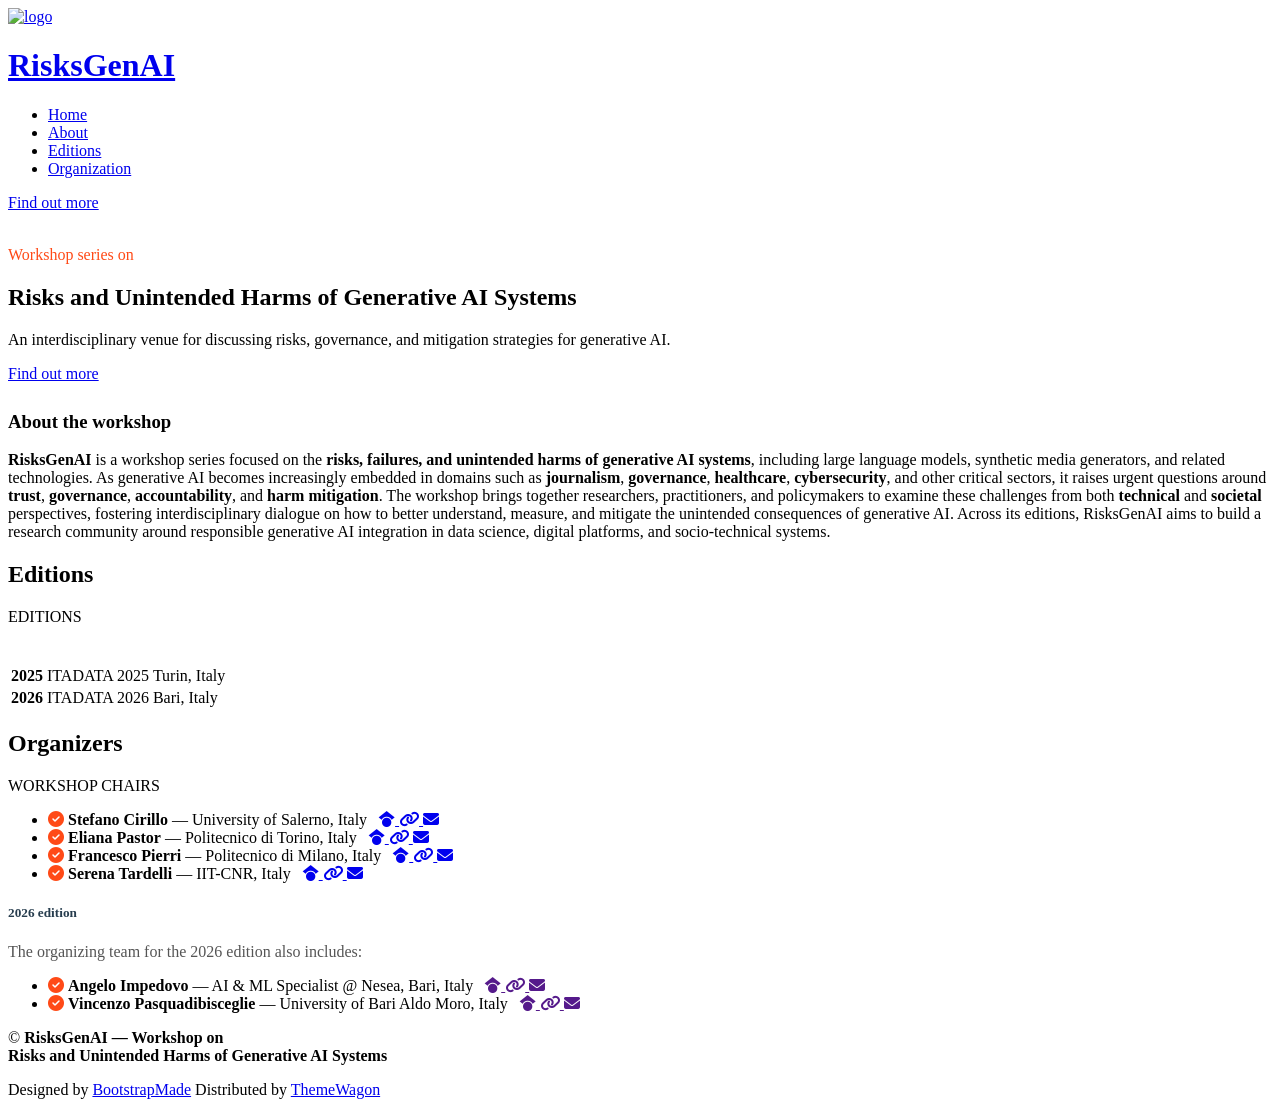
==== commit 5cc28c3e: "Update website" ====
--- a/index.html
+++ b/index.html
@@ -237,13 +237,13 @@
                 <span>
                   <strong>Angelo Impedovo</strong> — AI & ML Specialist @ Nesea, Bari, Italy
                   &nbsp;
-                  <a href="https://scholar.google.it/citations?hl=it&user=rYnakoAAAAAJ" target="_blank" rel="noopener noreferrer" class="ms-1">
+                  <a href="" target="_blank" rel="noopener noreferrer" class="ms-1">
                     <i class="fa-brands fa-google-scholar"></i>
                   </a>
-                  <a href="https://elianap.github.io/" target="_blank" rel="noopener noreferrer" class="ms-1">
+                  <a href="" target="_blank" rel="noopener noreferrer" class="ms-1">
                     <i class="fa-solid fa-link"></i>
                   </a>
-                  <a href="mailto:eliana.pastor@polito.it" class="ms-1">
+                  <a href="" class="ms-1">
                     <i class="fa-solid fa-envelope"></i>
                   </a>
                 </span>
@@ -254,13 +254,13 @@
                 <span>
                   <strong>Vincenzo Pasquadibisceglie</strong> — University of Bari Aldo Moro, Italy
                   &nbsp;
-                  <a href="https://scholar.google.it/citations?hl=it&user=rYnakoAAAAAJ" target="_blank" rel="noopener noreferrer" class="ms-1">
+                  <a href="" target="_blank" rel="noopener noreferrer" class="ms-1">
                     <i class="fa-brands fa-google-scholar"></i>
                   </a>
-                  <a href="https://elianap.github.io/" target="_blank" rel="noopener noreferrer" class="ms-1">
+                  <a href="" target="_blank" rel="noopener noreferrer" class="ms-1">
                     <i class="fa-solid fa-link"></i>
                   </a>
-                  <a href="mailto:eliana.pastor@polito.it" class="ms-1">
+                  <a href="" class="ms-1">
                     <i class="fa-solid fa-envelope"></i>
                   </a>
                 </span>
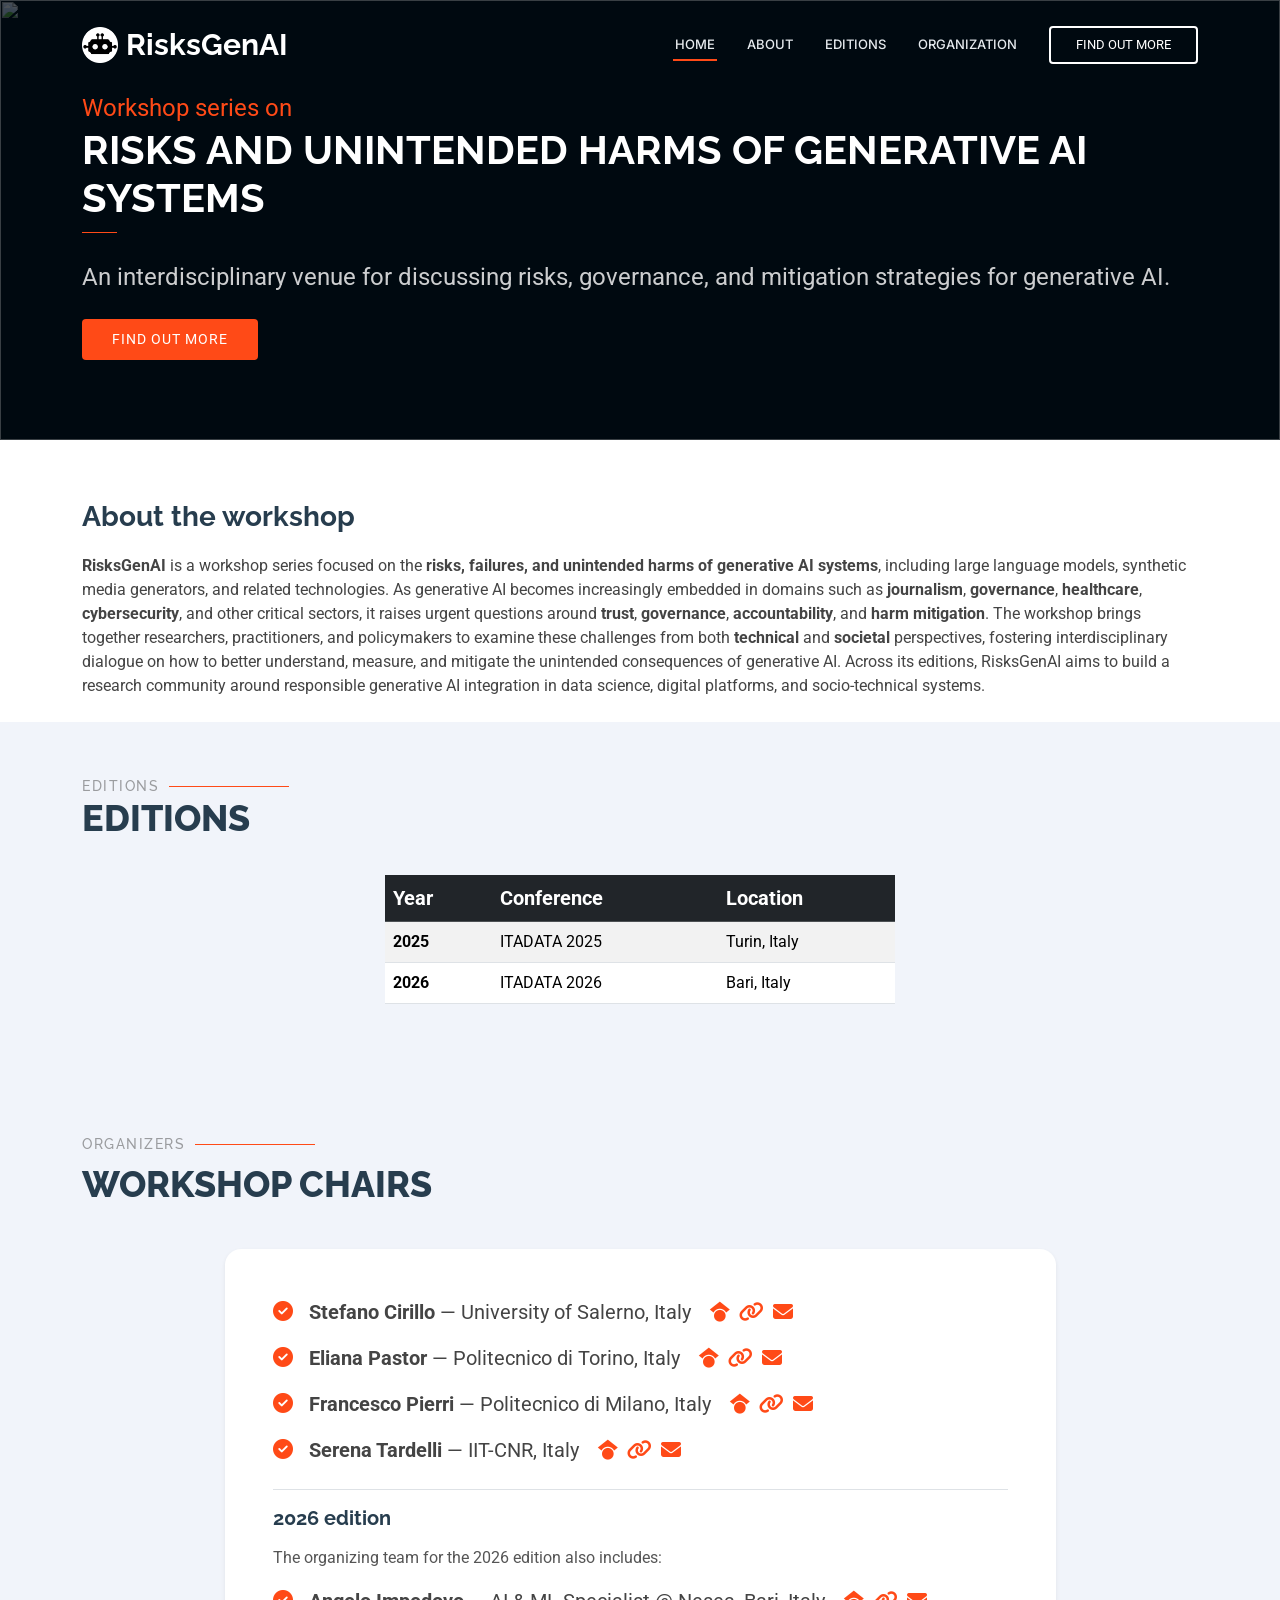
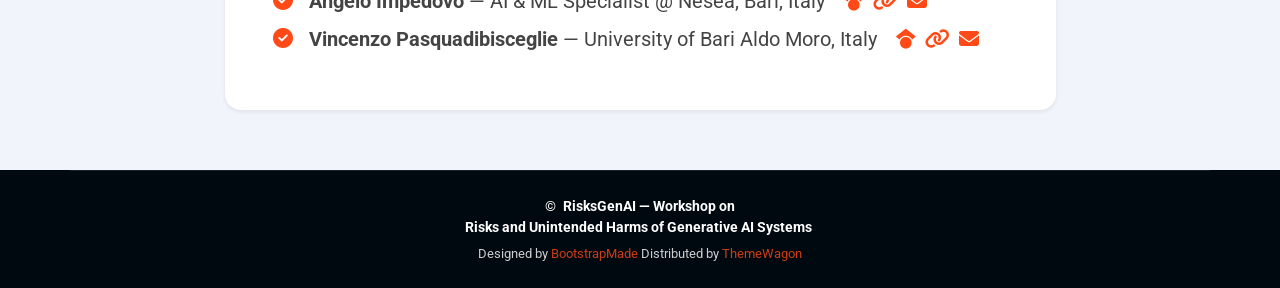
==== commit f7e357d0: "Update website" ====
--- a/index.html
+++ b/index.html
@@ -126,12 +126,12 @@
               </tr>
             </thead>
             <tbody>
-              <tr onclick="window.open('2025/index.html', '_blank')" style="cursor: pointer;">
+              <tr onclick="window.open('2025/', '_blank')" style="cursor: pointer;">
                 <td><strong>2025</strong></td>
                 <td>ITADATA 2025</td>
                 <td>Turin, Italy</td>
               </tr>
-              <tr onclick="window.open('2026/index.html', '_blank')" style="cursor: pointer;">
+              <tr onclick="window.open('2026/', '_blank')" style="cursor: pointer;">
                 <td><strong>2026</strong></td>
                 <td>ITADATA 2026</td>
                 <td>Bari, Italy</td>
--- a/assets/css/main.css
+++ b/assets/css/main.css
@@ -0,0 +1,1939 @@
+/**
+* Template Name: Dewi
+* Template URL: https://bootstrapmade.com/dewi-free-multi-purpose-html-template/
+* Updated: Aug 07 2024 with Bootstrap v5.3.3
+* Author: BootstrapMade.com
+* License: https://bootstrapmade.com/license/
+*/
+
+/*--------------------------------------------------------------
+# Font & Color Variables
+# Help: https://bootstrapmade.com/color-system/
+--------------------------------------------------------------*/
+/* Fonts */
+:root {
+  --default-font: "Roboto",  system-ui, -apple-system, "Segoe UI", Roboto, "Helvetica Neue", Arial, "Noto Sans", "Liberation Sans", sans-serif, "Apple Color Emoji", "Segoe UI Emoji", "Segoe UI Symbol", "Noto Color Emoji";
+  --heading-font: "Raleway",  sans-serif;
+  --nav-font: "Inter",  sans-serif;
+}
+
+/* Global Colors - The following color variables are used throughout the website. Updating them here will change the color scheme of the entire website */
+:root { 
+  --background-color: #ffffff; /* Background color for the entire website, including individual sections */
+  --default-color: #444444; /* Default color used for the majority of the text content across the entire website */
+  --heading-color: #273d4e; /* Color for headings, subheadings and title throughout the website */
+  --accent-color: #ff4a17; /* Accent color that represents your brand on the website. It's used for buttons, links, and other elements that need to stand out */
+  --surface-color: #ffffff; /* The surface color is used as a background of boxed elements within sections, such as cards, icon boxes, or other elements that require a visual separation from the global background. */
+  --contrast-color: #ffffff; /* Contrast color for text, ensuring readability against backgrounds of accent, heading, or default colors. */
+}
+
+/* Nav Menu Colors - The following color variables are used specifically for the navigation menu. They are separate from the global colors to allow for more customization options */
+:root {
+  --nav-color: #e5eaee;  /* The default color of the main navmenu links */
+  --nav-hover-color: #ff4a17; /* Applied to main navmenu links when they are hovered over or active */
+  --nav-mobile-background-color: #ffffff; /* Used as the background color for mobile navigation menu */
+  --nav-dropdown-background-color: #ffffff; /* Used as the background color for dropdown items that appear when hovering over primary navigation items */
+  --nav-dropdown-color: #444444; /* Used for navigation links of the dropdown items in the navigation menu. */
+  --nav-dropdown-hover-color: #ff4a17; /* Similar to --nav-hover-color, this color is applied to dropdown navigation links when they are hovered over. */
+}
+
+/* Color Presets - These classes override global colors when applied to any section or element, providing reuse of the sam color scheme. */
+
+.light-background {
+  --background-color: #f1f4fa;
+  --surface-color: #ffffff;
+}
+
+.dark-background {
+  --background-color: #000910;
+  --default-color: #ffffff;
+  --heading-color: #ffffff;
+  --surface-color: #28323a;
+  --contrast-color: #ffffff;
+}
+
+/* Smooth scroll */
+:root {
+  scroll-behavior: smooth;
+}
+
+/*--------------------------------------------------------------
+# General Styling & Shared Classes
+--------------------------------------------------------------*/
+body {
+  color: var(--default-color);
+  background-color: var(--background-color);
+  font-family: var(--default-font);
+}
+
+a {
+  color: var(--accent-color);
+  text-decoration: none;
+  transition: 0.3s;
+}
+
+a:hover {
+  color: color-mix(in srgb, var(--accent-color), transparent 25%);
+  text-decoration: none;
+}
+
+h1,
+h2,
+h3,
+h4,
+h5,
+h6 {
+  color: var(--heading-color);
+  font-family: var(--heading-font);
+}
+
+/* PHP Email Form Messages
+------------------------------*/
+.php-email-form .error-message {
+  display: none;
+  background: #df1529;
+  color: #ffffff;
+  text-align: left;
+  padding: 15px;
+  margin-bottom: 24px;
+  font-weight: 600;
+}
+
+.php-email-form .sent-message {
+  display: none;
+  color: #ffffff;
+  background: #059652;
+  text-align: center;
+  padding: 15px;
+  margin-bottom: 24px;
+  font-weight: 600;
+}
+
+.php-email-form .loading {
+  display: none;
+  background: var(--surface-color);
+  text-align: center;
+  padding: 15px;
+  margin-bottom: 24px;
+}
+
+.php-email-form .loading:before {
+  content: "";
+  display: inline-block;
+  border-radius: 50%;
+  width: 24px;
+  height: 24px;
+  margin: 0 10px -6px 0;
+  border: 3px solid var(--accent-color);
+  border-top-color: var(--surface-color);
+  animation: php-email-form-loading 1s linear infinite;
+}
+
+@keyframes php-email-form-loading {
+  0% {
+    transform: rotate(0deg);
+  }
+
+  100% {
+    transform: rotate(360deg);
+  }
+}
+
+/* Pulsating Play Button
+------------------------------*/
+.pulsating-play-btn {
+  width: 94px;
+  height: 94px;
+  background: radial-gradient(var(--accent-color) 50%, color-mix(in srgb, var(--accent-color), transparent 75%) 52%);
+  border-radius: 50%;
+  display: block;
+  position: relative;
+  overflow: hidden;
+}
+
+.pulsating-play-btn:before {
+  content: "";
+  position: absolute;
+  width: 120px;
+  height: 120px;
+  animation-delay: 0s;
+  animation: pulsate-play-btn 2s;
+  animation-direction: forwards;
+  animation-iteration-count: infinite;
+  animation-timing-function: steps;
+  opacity: 1;
+  border-radius: 50%;
+  border: 5px solid color-mix(in srgb, var(--accent-color), transparent 30%);
+  top: -15%;
+  left: -15%;
+  background: rgba(198, 16, 0, 0);
+}
+
+.pulsating-play-btn:after {
+  content: "";
+  position: absolute;
+  left: 50%;
+  top: 50%;
+  transform: translateX(-40%) translateY(-50%);
+  width: 0;
+  height: 0;
+  border-top: 10px solid transparent;
+  border-bottom: 10px solid transparent;
+  border-left: 15px solid #fff;
+  z-index: 100;
+  transition: all 400ms cubic-bezier(0.55, 0.055, 0.675, 0.19);
+}
+
+.pulsating-play-btn:hover:before {
+  content: "";
+  position: absolute;
+  left: 50%;
+  top: 50%;
+  transform: translateX(-40%) translateY(-50%);
+  width: 0;
+  height: 0;
+  border: none;
+  border-top: 10px solid transparent;
+  border-bottom: 10px solid transparent;
+  border-left: 15px solid #fff;
+  z-index: 200;
+  animation: none;
+  border-radius: 0;
+}
+
+.pulsating-play-btn:hover:after {
+  border-left: 15px solid var(--accent-color);
+  transform: scale(20);
+}
+
+@keyframes pulsate-play-btn {
+  0% {
+    transform: scale(0.6, 0.6);
+    opacity: 1;
+  }
+
+  100% {
+    transform: scale(1, 1);
+    opacity: 0;
+  }
+}
+
+/*--------------------------------------------------------------
+# Global Header
+--------------------------------------------------------------*/
+.header {
+  --background-color: rgba(0, 0, 0, 0);
+  --default-color: #ffffff;
+  --heading-color: #ffffff;
+  color: var(--default-color);
+  background-color: var(--background-color);
+  padding: 20px 0;
+  transition: all 0.5s;
+  z-index: 997;
+}
+
+.header .logo {
+  line-height: 1;
+}
+
+.header .logo img {
+  max-height: 36px;
+  margin-right: 8px;
+}
+
+.header .logo h1 {
+  font-size: 30px;
+  margin: 0;
+  font-weight: 700;
+  color: var(--heading-color);
+}
+
+.header .cta-btn,
+.header .cta-btn:focus {
+  color: var(--contrast-color);
+  font-size: 13px;
+  padding: 7px 25px;
+  margin: 0 0 0 30px;
+  border-radius: 4px;
+  transition: 0.3s;
+  text-transform: uppercase;
+  border: 2px solid var(--contrast-color);
+}
+
+.header .cta-btn:hover,
+.header .cta-btn:focus:hover {
+  color: var(--contrast-color);
+  background: var(--accent-color);
+  border-color: var(--accent-color);
+}
+
+@media (max-width: 784px) { /* change this for nav 964 */
+  .header .logo {
+    order: 1;
+  }
+
+  .header .cta-btn {
+    order: 2;
+    margin: 0 15px 0 0;
+    padding: 6px 15px;
+  }
+
+  .header .navmenu {
+    order: 3;
+  }
+}
+
+.scrolled .header {
+  box-shadow: 0px 0 18px rgba(0, 0, 0, 0.1);
+}
+
+/* Global Header on Scroll
+------------------------------*/
+.scrolled .header {
+  --background-color: rgba(21, 34, 43, 0.85);
+}
+
+/*--------------------------------------------------------------
+# Navigation Menu
+--------------------------------------------------------------*/
+
+/* Layout Desktop 1200px per allineamento corretto 965 */
+@media (min-width: 785px) { /* change this for nav */
+  .header-container {
+    display: flex;
+    align-items: center;
+    justify-content: space-between;
+  }
+
+  .mobile-nav-toggle {
+    display: none;
+  }
+
+  .navmenu {
+    padding: 0;
+  }
+
+  .navmenu ul {
+    margin: 0;
+    padding: 0;
+    display: flex;
+    list-style: none;
+    align-items: center;
+  }
+
+  .navmenu li {
+    position: relative;
+  }
+
+  .navmenu > ul > li {
+    white-space: nowrap;
+    padding: 15px 14px;
+  }
+
+  .navmenu > ul > li:last-child {
+    padding-right: 0;
+  }
+
+  .navmenu a,
+  .navmenu a:focus {
+    color: var(--nav-color);
+    font-size: 13px;
+    padding: 0 2px;
+    font-family: var(--nav-font);
+    font-weight: 500;
+    display: flex;
+    align-items: center;
+    justify-content: space-between;
+    white-space: nowrap;
+    transition: 0.3s;
+    position: relative;
+    text-transform: uppercase;
+  }
+
+  .navmenu a i,
+  .navmenu a:focus i {
+    font-size: 12px;
+    line-height: 0;
+    margin-left: 5px;
+    transition: 0.3s;
+  }
+
+  .navmenu > ul > li > a:before {
+    content: "";
+    position: absolute;
+    height: 2px;
+    bottom: -6px;
+    left: 0;
+    background-color: var(--nav-hover-color);
+    visibility: hidden;
+    width: 0px;
+    transition: all 0.3s ease-in-out 0s;
+  }
+
+  .navmenu a:hover:before,
+  .navmenu li:hover > a:before,
+  .navmenu .active:before {
+    visibility: visible;
+    width: 100%;
+  }
+
+  .navmenu li:hover > a,
+  .navmenu .active,
+  .navmenu .active:focus {
+    color: color-mix(in srgb, var(--nav-color) 90%, white 15%);
+  }
+
+  .navmenu .dropdown ul {
+    margin: 0;
+    padding: 10px 0;
+    background: var(--nav-dropdown-background-color);
+    display: block;
+    position: absolute;
+    visibility: hidden;
+    left: 14px;
+    top: 130%;
+    opacity: 0;
+    transition: 0.3s;
+    border-radius: 4px;
+    z-index: 99;
+    box-shadow: 0px 0px 30px rgba(0, 0, 0, 0.1);
+  }
+
+  .navmenu .dropdown ul li {
+    min-width: 100px;
+  }
+
+  .navmenu .dropdown ul a {
+    padding: 10px 20px;
+    font-size: 15px;
+    text-transform: none;
+    color: var(--nav-dropdown-color);
+  }
+
+  .navmenu .dropdown ul a i {
+    font-size: 12px;
+  }
+
+  .navmenu .dropdown ul a:hover,
+  .navmenu .dropdown ul .active:hover,
+  .navmenu .dropdown ul li:hover > a {
+    color: var(--nav-dropdown-hover-color);
+  }
+
+  .navmenu .dropdown:hover > ul {
+    opacity: 1;
+    top: 100%;
+    visibility: visible;
+  }
+
+  .navmenu .dropdown .dropdown ul {
+    top: 0;
+    left: -90%;
+    visibility: hidden;
+  }
+
+  .navmenu .dropdown .dropdown:hover > ul {
+    opacity: 1;
+    top: 0;
+    left: -100%;
+    visibility: visible;
+  }
+}
+
+/* Mobile Navigation 1000px */
+@media (max-width: 784px) { /* change this for nav */
+  .mobile-nav-toggle {
+    color: var(--nav-color);
+    font-size: 28px;
+    line-height: 0;
+    margin-right: 10px;
+    cursor: pointer;
+    transition: color 0.3s;
+  }
+
+  .navmenu {
+    padding: 0;
+    z-index: 9997;
+  }
+
+  .navmenu ul {
+    display: none;
+    list-style: none;
+    position: absolute;
+    inset: 60px 20px 20px 20px;
+    padding: 10px 0;
+    margin: 0;
+    border-radius: 6px;
+    background-color: var(--nav-mobile-background-color);
+    border: 1px solid color-mix(in srgb, var(--default-color), transparent 90%);
+    box-shadow: none;
+    overflow-y: auto;
+    transition: 0.3s;
+    z-index: 9998;
+  }
+
+  .navmenu a,
+  .navmenu a:focus {
+    color: var(--nav-dropdown-color);
+    padding: 10px 20px;
+    font-family: var(--nav-font);
+    font-size: 17px;
+    font-weight: 500;
+    display: flex;
+    align-items: center;
+    justify-content: space-between;
+    white-space: nowrap;
+    transition: 0.3s;
+  }
+
+  .navmenu a i,
+  .navmenu a:focus i {
+    font-size: 12px;
+    line-height: 0;
+    margin-left: 5px;
+    width: 30px;
+    height: 30px;
+    display: flex;
+    align-items: center;
+    justify-content: center;
+    border-radius: 50%;
+    transition: 0.3s;
+    background-color: color-mix(in srgb, var(--accent-color), transparent 90%);
+  }
+
+  .navmenu a i:hover,
+  .navmenu a:focus i:hover {
+    background-color: var(--accent-color);
+    color: var(--contrast-color);
+  }
+
+  .navmenu a:hover,
+  .navmenu .active,
+  .navmenu .active:focus {
+    color: var(--nav-dropdown-hover-color);
+  }
+
+  .navmenu .active i,
+  .navmenu .active:focus i {
+    background-color: var(--accent-color);
+    color: var(--contrast-color);
+    transform: rotate(180deg);
+  }
+
+  .navmenu .dropdown ul {
+    position: static;
+    display: none;
+    z-index: 99;
+    padding: 10px 0;
+    margin: 10px 20px;
+    background-color: var(--nav-dropdown-background-color);
+    transition: all 0.5s ease-in-out;
+  }
+
+  .navmenu .dropdown ul ul {
+    background-color: rgba(33, 37, 41, 0.1);
+  }
+
+  .navmenu .dropdown > .dropdown-active {
+    display: block;
+    background-color: rgba(33, 37, 41, 0.03);
+  }
+
+  .mobile-nav-active {
+    overflow: hidden;
+  }
+
+  .mobile-nav-active .mobile-nav-toggle {
+    color: #fff;
+    position: absolute;
+    font-size: 32px;
+    top: 15px;
+    right: 15px;
+    margin-right: 0;
+    z-index: 9999;
+  }
+
+  .mobile-nav-active .navmenu {
+    position: fixed;
+    overflow: hidden;
+    inset: 0;
+    background: rgba(33, 37, 41, 0.8);
+    transition: 0.3s;
+  }
+
+  .mobile-nav-active .navmenu > ul {
+    display: block;
+  }
+}
+
+
+/*--------------------------------------------------------------
+# Global Footer
+--------------------------------------------------------------*/
+.footer {
+  color: var(--default-color);
+  background-color: var(--background-color);
+  font-size: 14px;
+  position: relative;
+}
+
+.footer .footer-top {
+  padding-top: 50px;
+  border-top: 1px solid color-mix(in srgb, var(--default-color), transparent 90%);
+}
+
+.footer .footer-about .logo {
+  line-height: 1;
+  margin-bottom: 25px;
+}
+
+.footer .footer-about .logo img {
+  max-height: 40px;
+  margin-right: 6px;
+}
+
+.footer .footer-about .logo span {
+  font-size: 26px;
+  font-weight: 700;
+  letter-spacing: 1px;
+  font-family: var(--heading-font);
+  color: var(--heading-color);
+}
+
+.footer .footer-about p {
+  font-size: 14px;
+  font-family: var(--heading-font);
+}
+
+.footer .social-links a {
+  display: flex;
+  align-items: center;
+  justify-content: center;
+  width: 40px;
+  height: 40px;
+  border-radius: 50%;
+  border: 1px solid color-mix(in srgb, var(--default-color), transparent 50%);
+  font-size: 16px;
+  color: color-mix(in srgb, var(--default-color), transparent 30%);
+  margin-right: 10px;
+  transition: 0.3s;
+}
+
+.footer .social-links a:hover {
+  color: var(--accent-color);
+  border-color: var(--accent-color);
+}
+
+.footer h4 {
+  font-size: 16px;
+  font-weight: bold;
+  position: relative;
+  padding-bottom: 12px;
+}
+
+.footer .footer-links {
+  margin-bottom: 30px;
+}
+
+.footer .footer-links ul {
+  list-style: none;
+  padding: 0;
+  margin: 0;
+}
+
+.footer .footer-links ul i {
+  padding-right: 3px;
+  font-size: 13px;
+  line-height: 0;
+  color: var(--accent-color);
+}
+
+.footer .footer-links ul li {
+  padding: 10px 0;
+  display: flex;
+  align-items: center;
+}
+
+.footer .footer-links ul li:first-child {
+  padding-top: 0;
+}
+
+.footer .footer-links ul a {
+  color: color-mix(in srgb, var(--default-color), transparent 30%);
+  display: inline-block;
+  line-height: 1;
+}
+
+.footer .footer-links ul a:hover {
+  color: var(--accent-color);
+}
+
+.footer .footer-contact p {
+  margin-bottom: 5px;
+}
+
+.footer .footer-newsletter .newsletter-form {
+  margin-top: 30px;
+  margin-bottom: 15px;
+  padding: 6px 8px;
+  position: relative;
+  border-radius: 4px;
+  border: 1px solid color-mix(in srgb, var(--default-color), transparent 80%);
+  display: flex;
+  background-color: var(--background-color);
+  transition: 0.3s;
+}
+
+.footer .footer-newsletter .newsletter-form:focus-within {
+  border-color: var(--accent-color);
+}
+
+.footer .footer-newsletter .newsletter-form input[type=email] {
+  border: 0;
+  padding: 4px;
+  width: 100%;
+  background-color: var(--background-color);
+  color: var(--default-color);
+}
+
+.footer .footer-newsletter .newsletter-form input[type=email]:focus-visible {
+  outline: none;
+}
+
+.footer .footer-newsletter .newsletter-form input[type=submit] {
+  border: 0;
+  font-size: 16px;
+  padding: 0 20px;
+  margin: -7px -8px -7px 0;
+  background: var(--accent-color);
+  color: var(--contrast-color);
+  transition: 0.3s;
+  border-radius: 0 4px 4px 0;
+}
+
+.footer .footer-newsletter .newsletter-form input[type=submit]:hover {
+  background: color-mix(in srgb, var(--accent-color), transparent 20%);
+}
+
+.footer .copyright {
+  padding: 25px 0;
+  border-top: 1px solid color-mix(in srgb, var(--default-color), transparent 90%);
+}
+
+.footer .copyright p {
+  margin-bottom: 0;
+}
+
+.footer .credits {
+  margin-top: 6px;
+  font-size: 13px;
+  opacity: 0.8;
+}
+
+/*--------------------------------------------------------------
+# Preloader
+--------------------------------------------------------------*/
+#preloader {
+  position: fixed;
+  inset: 0;
+  z-index: 999999;
+  overflow: hidden;
+  background: var(--background-color);
+  transition: all 0.6s ease-out;
+}
+
+#preloader:before {
+  content: "";
+  position: fixed;
+  top: calc(50% - 30px);
+  left: calc(50% - 30px);
+  border: 6px solid #ffffff;
+  border-color: var(--accent-color) transparent var(--accent-color) transparent;
+  border-radius: 50%;
+  width: 60px;
+  height: 60px;
+  animation: animate-preloader 1.5s linear infinite;
+}
+
+@keyframes animate-preloader {
+  0% {
+    transform: rotate(0deg);
+  }
+
+  100% {
+    transform: rotate(360deg);
+  }
+}
+
+/*--------------------------------------------------------------
+# Scroll Top Button
+--------------------------------------------------------------*/
+.scroll-top {
+  position: fixed;
+  visibility: hidden;
+  opacity: 0;
+  right: 15px;
+  bottom: 15px;
+  z-index: 99999;
+  background-color: var(--accent-color);
+  width: 40px;
+  height: 40px;
+  border-radius: 4px;
+  transition: all 0.4s;
+}
+
+.scroll-top i {
+  font-size: 24px;
+  color: var(--contrast-color);
+  line-height: 0;
+}
+
+.scroll-top:hover {
+  background-color: color-mix(in srgb, var(--accent-color), transparent 20%);
+  color: var(--contrast-color);
+}
+
+.scroll-top.active {
+  visibility: visible;
+  opacity: 1;
+}
+
+/*--------------------------------------------------------------
+# Disable aos animation delay on mobile devices
+--------------------------------------------------------------*/
+@media screen and (max-width: 768px) {
+  [data-aos-delay] {
+    transition-delay: 0 !important;
+  }
+}
+
+/*--------------------------------------------------------------
+# Global Page Titles & Breadcrumbs
+--------------------------------------------------------------*/
+.page-title {
+  color: var(--default-color);
+  background-color: var(--background-color);
+  background-size: cover;
+  background-position: center;
+  background-repeat: no-repeat;
+  padding: 160px 0 80px 0;
+  text-align: center;
+  position: relative;
+}
+
+.page-title:before {
+  content: "";
+  background: color-mix(in srgb, var(--background-color), transparent 30%);
+  position: absolute;
+  inset: 0;
+}
+
+.page-title h1 {
+  font-size: 42px;
+  font-weight: 700;
+  margin-bottom: 10px;
+}
+
+.page-title .breadcrumbs ol {
+  display: flex;
+  flex-wrap: wrap;
+  list-style: none;
+  justify-content: center;
+  padding: 0;
+  margin: 0;
+  font-size: 16px;
+  font-weight: 400;
+}
+
+.page-title .breadcrumbs ol li+li {
+  padding-left: 10px;
+}
+
+.page-title .breadcrumbs ol li+li::before {
+  content: "/";
+  display: inline-block;
+  padding-right: 10px;
+  color: color-mix(in srgb, var(--default-color), transparent 50%);
+}
+
+/*--------------------------------------------------------------
+# Global Sections
+--------------------------------------------------------------*/
+section,
+.section {
+  color: var(--default-color);
+  background-color: var(--background-color);
+  padding: 60px 0;
+  scroll-margin-top: 90px;
+  overflow: clip;
+}
+
+@media (max-width: 1199px) {
+
+  section,
+  .section {
+    scroll-margin-top: 76px;
+  }
+}
+
+/*--------------------------------------------------------------
+# Global Section Titles
+--------------------------------------------------------------*/
+.section-title {
+  padding-bottom: 30px;
+  position: relative;
+}
+
+.section-title h2 {
+  font-size: 14px;
+  font-weight: 500;
+  padding: 0;
+  line-height: 1px;
+  margin: 0;
+  letter-spacing: 1.5px;
+  text-transform: uppercase;
+  color: color-mix(in srgb, var(--default-color), transparent 50%);
+  position: relative;
+}
+
+.line {
+  content: "";
+  width: 35px;
+  height: 1px;
+  display: inline-block;
+  background: var(--accent-color);
+  margin: 4px 10px;
+}
+
+.section-title h2::after {
+  content: "";
+  width: 120px;
+  height: 1px;
+  display: inline-block;
+  background: var(--accent-color);
+  margin: 4px 10px;
+}
+
+.section-title p {
+  color: var(--heading-color);
+  margin: 0;
+  font-size: 36px;
+  font-weight: 800;
+  text-transform: uppercase;
+  font-family: var(--heading-font);
+}
+
+.section-title .tab-text {
+  color: #000;
+  margin: 0;
+  font-size: 12px;
+  font-weight: 300;
+  text-transform: none;
+  font-family: var(--default-font);
+}
+
+@media (max-width: 768px) {
+  .section-title p {
+    font-size: 24px;
+  }
+}
+
+/*--------------------------------------------------------------
+# Hero Section
+--------------------------------------------------------------*/
+.hero {
+  width: 100%;
+  min-height: 100vh;
+  position: relative;
+  padding: 80px 0;
+  display: flex;
+  align-items: center;
+  justify-content: center;
+}
+
+@media (max-width: 480px) { /* lg 480*/
+  .hero { min-height: 90vh; }
+}
+
+.hero img {
+  position: absolute;
+  inset: 0;
+  display: block;
+  width: 100%;
+  height: 100%;
+  object-fit: cover;
+  z-index: 1;
+}
+
+.hero:before {
+  content: "";
+  background: color-mix(in srgb, var(--background-color), transparent 30%);
+  position: absolute;
+  inset: 0;
+  z-index: 2;
+}
+
+.hero .container {
+  position: relative;
+  z-index: 3;
+}
+
+.hero h2 {
+  margin: 0;
+  font-size: 48px;
+  font-weight: 700;
+  text-transform: uppercase;
+}
+
+.hero p {
+  color: color-mix(in srgb, var(--default-color), transparent 20%);
+  margin: 10px 0 0 0;
+  font-size: 24px;
+}
+
+.hero .btn-get-started {
+  background: var(--accent-color);
+  color: var(--contrast-color);
+  font-weight: 400;
+  font-size: 14px;
+  letter-spacing: 1px;
+  display: inline-block;
+  padding: 10px 30px;
+  border-radius: 4px;
+  transition: 0.3s;
+  text-transform: uppercase;
+}
+
+.hero .btn-get-started:hover {
+  background: color-mix(in srgb, var(--accent-color), transparent 20%);
+}
+
+.hero .btn-watch-video {
+  font-size: 16px;
+  transition: 0.5s;
+  margin-left: 25px;
+  font-weight: 400;
+  color: var(--default-color);
+}
+
+.hero .btn-watch-video i {
+  color: var(--accent-color);
+  font-size: 32px;
+  transition: 0.3s;
+  line-height: 0;
+  margin-right: 8px;
+}
+
+.hero .btn-watch-video:hover {
+  color: var(--accent-color);
+}
+
+.hero .btn-watch-video:hover i {
+  color: color-mix(in srgb, var(--accent-color), transparent 20%);
+}
+
+@media (max-width: 768px) {
+  .hero h2 {
+    font-size: 32px;
+  }
+
+  .hero p {
+    font-size: 18px;
+  }
+}
+
+/*--------------------------------------------------------------
+# About Section
+--------------------------------------------------------------*/
+.about h3 {
+  font-weight: 700;
+  font-size: 28px;
+  margin-bottom: 20px;
+}
+
+.about .fst-italic {
+  color: color-mix(in srgb, var(--default-color), var(--contrast-color) 50%);
+}
+
+.about .content ul {
+  list-style: none;
+  padding: 0;
+}
+
+.about .content ul li {
+  padding: 0 0 10px 30px;
+  position: relative;
+}
+
+.about .content ul i {
+  position: absolute;
+  font-size: 20px;
+  left: 0;
+  top: -3px;
+  color: var(--accent-color);
+}
+
+.about .content p:last-child {
+  margin-bottom: 0;
+}
+
+.about .pulsating-play-btn {
+  position: absolute;
+  left: calc(50% - 47px);
+  top: calc(50% - 47px);
+}
+
+/*--------------------------------------------------------------
+# Stats Section
+--------------------------------------------------------------*/
+.stats .stats-item {
+  background-color: var(--surface-color);
+  box-shadow: 0px 0 30px rgba(0, 0, 0, 0.1);
+  padding: 30px;
+}
+
+.stats .stats-item i {
+  color: var(--accent-color);
+  font-size: 42px;
+  line-height: 0;
+  margin-right: 20px;
+}
+
+.stats .stats-item span {
+  color: var(--heading-color);
+  font-size: 36px;
+  display: block;
+  font-weight: 600;
+}
+
+.stats .stats-item p {
+  padding: 0;
+  margin: 0;
+  font-family: var(--heading-font);
+  font-size: 16px;
+}
+
+/*--------------------------------------------------------------
+# Services Section
+--------------------------------------------------------------*/
+.services .img {
+  border-radius: 8px;
+  overflow: hidden;
+}
+
+.services .img img {
+  transition: 0.6s;
+}
+
+.services .details {
+  background: color-mix(in srgb, var(--surface-color), transparent 5%);
+  padding: 50px 30px;
+  margin: -100px 30px 0 30px;
+  transition: all ease-in-out 0.3s;
+  position: relative;
+  text-align: center;
+  border-radius: 8px;
+  box-shadow: 0px 0 25px rgba(0, 0, 0, 0.1);
+}
+
+.services .details .icon {
+  margin: 0;
+  width: 72px;
+  height: 72px;
+  background: var(--accent-color);
+  color: var(--contrast-color);
+  border: 6px solid var(--contrast-color);
+  border-radius: 50px;
+  display: flex;
+  align-items: center;
+  justify-content: center;
+  margin-bottom: 20px;
+  font-size: 28px;
+  transition: ease-in-out 0.3s;
+  position: absolute;
+  top: -36px;
+  left: calc(50% - 36px);
+}
+
+.services .details h3 {
+  font-weight: 700;
+  margin: 10px 0 15px 0;
+  font-size: 22px;
+  transition: ease-in-out 0.3s;
+}
+
+.services .details p {
+  color: color-mix(in srgb, var(--default-color), transparent 10%);
+  line-height: 24px;
+  font-size: 14px;
+  margin-bottom: 0;
+}
+
+.services .service-item:hover .details h3 {
+  color: var(--accent-color);
+}
+
+.services .service-item:hover .details .icon {
+  background: var(--surface-color);
+  border: 2px solid var(--accent-color);
+}
+
+.services .service-item:hover .details .icon i {
+  color: var(--accent-color);
+}
+
+.services .service-item:hover .img img {
+  transform: scale(1.2);
+}
+
+/*--------------------------------------------------------------
+# Clients Section
+--------------------------------------------------------------*/
+.clients {
+  padding: 20px 0;
+}
+
+.clients .client-logo {
+  display: flex;
+  justify-content: center;
+  align-items: center;
+  overflow: hidden;
+}
+
+.clients .client-logo img {
+  padding: 20px 40px;
+  max-width: 90%;
+  transition: 0.3s;
+  opacity: 0.5;
+  filter: grayscale(100);
+}
+
+.clients .client-logo img:hover {
+  filter: none;
+  opacity: 1;
+}
+
+@media (max-width: 640px) {
+  .clients .client-logo img {
+    padding: 20px;
+  }
+}
+
+/*--------------------------------------------------------------
+# Ack Section
+--------------------------------------------------------------*/
+.clients .ack {
+  width: 300px;
+  font-size: 5px;
+  justify-content: center;
+  align-items: center;
+  overflow: hidden;
+}
+
+.clients .ack {
+  padding: 20px 40px;
+  max-width: 90%;
+  transition: 0.3s;
+  opacity: 0.5;
+  filter: grayscale(100);
+}
+
+.clients .ack:hover {
+  filter: none;
+  opacity: 1;
+}
+
+@media (max-width: 640px) {
+  .clients .ack img {
+    padding: 20px;
+  }
+}
+
+/*--------------------------------------------------------------
+# Features Section
+--------------------------------------------------------------*/
+.features .nav-tabs {
+  border: 0;
+}
+
+.features .nav-link {
+  background-color: var(--surface-color);
+  color: var(--heading-color);
+  border: 1px solid color-mix(in srgb, var(--default-color), transparent 85%);
+  padding: 15px 20px;
+  transition: 0.3s;
+  border-radius: 0;
+  display: flex;
+  align-items: center;
+  justify-content: center;
+  cursor: pointer;
+  height: 100%;
+}
+
+.features .nav-link i {
+  padding-right: 15px;
+  font-size: 48px;
+}
+
+.features .nav-link h4 {
+  font-size: 18px;
+  font-weight: 600;
+  margin: 0;
+}
+
+.features .nav-link:hover {
+  color: var(--accent-color);
+  border-color: var(--accent-color);
+}
+
+.features .nav-link.active {
+  background: var(--accent-color);
+  color: var(--contrast-color);
+  border-color: var(--accent-color);
+}
+
+.features .nav-link.active h4 {
+  color: var(--contrast-color);
+}
+
+@media (max-width: 768px) {
+  .features .nav-link i {
+    padding: 0;
+    line-height: 1;
+    font-size: 36px;
+  }
+}
+
+@media (max-width: 575px) {
+  .features .nav-link {
+    padding: 15px;
+  }
+
+  .features .nav-link i {
+    font-size: 24px;
+  }
+}
+
+.features .tab-content {
+  margin-top: 30px;
+}
+
+.features .tab-pane h3 {
+  color: var(--heading-color);
+  font-weight: 700;
+  font-size: 26px;
+}
+
+.features .tab-pane ul {
+  list-style: none;
+  padding: 0;
+}
+
+.features .tab-pane ul li {
+  padding-bottom: 10px;
+}
+
+.features .tab-pane ul i {
+  font-size: 20px;
+  padding-right: 4px;
+  color: var(--accent-color);
+}
+
+.features .tab-pane p:last-child {
+  margin-bottom: 0;
+}
+
+/*--------------------------------------------------------------
+# Services 2 Section
+--------------------------------------------------------------*/
+.services-2 .service-item {
+  background-color: var(--surface-color);
+  padding: 30px;
+  border: 1px solid color-mix(in srgb, var(--default-color), transparent 85%);
+  transition: 0.3s;
+}
+
+.services-2 .service-item .icon {
+  font-size: 36px;
+  line-height: 0;
+  margin-right: 30px;
+  color: var(--accent-color);
+}
+
+.services-2 .service-item .title {
+  font-weight: 700;
+  margin-bottom: 15px;
+  font-size: 20px;
+}
+
+.services-2 .service-item .title a {
+  color: var(--heading-color);
+}
+
+.services-2 .service-item .description {
+  line-height: 24px;
+  font-size: 14px;
+  margin: 0;
+}
+
+.services-2 .service-item:hover {
+  border-color: var(--accent-color);
+}
+
+.services-2 .service-item:hover .title a {
+  color: var(--accent-color);
+}
+
+/*--------------------------------------------------------------
+# Testimonials Section
+--------------------------------------------------------------*/
+.testimonials {
+  padding: 80px 0;
+  position: relative;
+}
+
+.testimonials:before {
+  content: "";
+  background: color-mix(in srgb, var(--background-color), transparent 30%);
+  position: absolute;
+  inset: 0;
+  z-index: 2;
+}
+
+.testimonials .testimonials-bg {
+  position: absolute;
+  inset: 0;
+  display: block;
+  width: 100%;
+  height: 100%;
+  object-fit: cover;
+  z-index: 1;
+}
+
+.testimonials .container {
+  position: relative;
+  z-index: 3;
+}
+
+.testimonials .testimonials-carousel,
+.testimonials .testimonials-slider {
+  overflow: hidden;
+}
+
+.testimonials .testimonial-item {
+  text-align: center;
+}
+
+.testimonials .testimonial-item .testimonial-img {
+  width: 100px;
+  border-radius: 50%;
+  border: 6px solid color-mix(in srgb, var(--default-color), transparent 85%);
+  margin: 0 auto;
+}
+
+.testimonials .testimonial-item h3 {
+  font-size: 20px;
+  font-weight: bold;
+  margin: 10px 0 5px 0;
+}
+
+.testimonials .testimonial-item h4 {
+  font-size: 14px;
+  margin: 0 0 15px 0;
+  color: color-mix(in srgb, var(--default-color), transparent 40%);
+}
+
+.testimonials .testimonial-item .stars {
+  margin-bottom: 15px;
+}
+
+.testimonials .testimonial-item .stars i {
+  color: #ffc107;
+  margin: 0 1px;
+}
+
+.testimonials .testimonial-item .quote-icon-left,
+.testimonials .testimonial-item .quote-icon-right {
+  color: color-mix(in srgb, var(--default-color), transparent 40%);
+  font-size: 26px;
+  line-height: 0;
+}
+
+.testimonials .testimonial-item .quote-icon-left {
+  display: inline-block;
+  left: -5px;
+  position: relative;
+}
+
+.testimonials .testimonial-item .quote-icon-right {
+  display: inline-block;
+  right: -5px;
+  position: relative;
+  top: 10px;
+  transform: scale(-1, -1);
+}
+
+.testimonials .testimonial-item p {
+  font-style: italic;
+  margin: 0 auto 15px auto;
+}
+
+.testimonials .swiper-wrapper {
+  height: auto;
+}
+
+.testimonials .swiper-pagination {
+  margin-top: 20px;
+  position: relative;
+}
+
+.testimonials .swiper-pagination .swiper-pagination-bullet {
+  width: 12px;
+  height: 12px;
+  background-color: color-mix(in srgb, var(--default-color), transparent 50%);
+  opacity: 0.5;
+}
+
+.testimonials .swiper-pagination .swiper-pagination-bullet-active {
+  background-color: var(--default-color);
+  opacity: 1;
+}
+
+@media (min-width: 992px) {
+  .testimonials .testimonial-item p {
+    width: 80%;
+  }
+}
+
+/*--------------------------------------------------------------
+# Portfolio Section
+--------------------------------------------------------------*/
+.portfolio .portfolio-filters {
+  padding: 0;
+  margin: 0 auto 20px auto;
+  list-style: none;
+  text-align: center;
+}
+
+.portfolio .portfolio-filters li {
+  cursor: pointer;
+  display: inline-block;
+  padding: 0;
+  font-size: 18px;
+  font-weight: 500;
+  margin: 0 10px;
+  line-height: 1;
+  margin-bottom: 5px;
+  transition: all 0.3s ease-in-out;
+}
+
+.portfolio .portfolio-filters li:hover,
+.portfolio .portfolio-filters li.filter-active {
+  color: var(--accent-color);
+}
+
+.portfolio .portfolio-filters li:first-child {
+  margin-left: 0;
+}
+
+.portfolio .portfolio-filters li:last-child {
+  margin-right: 0;
+}
+
+@media (max-width: 575px) {
+  .portfolio .portfolio-filters li {
+    font-size: 14px;
+    margin: 0 5px;
+  }
+}
+
+.portfolio .portfolio-content {
+  position: relative;
+  overflow: hidden;
+}
+
+.portfolio .portfolio-content img {
+  transition: 0.3s;
+}
+
+.portfolio .portfolio-content .portfolio-info {
+  opacity: 0;
+  position: absolute;
+  inset: 0;
+  z-index: 3;
+  transition: all ease-in-out 0.3s;
+  background: rgba(0, 0, 0, 0.6);
+  padding: 15px;
+}
+
+.portfolio .portfolio-content .portfolio-info h4 {
+  font-size: 14px;
+  padding: 5px 10px;
+  font-weight: 400;
+  color: #ffffff;
+  display: inline-block;
+  background-color: var(--accent-color);
+}
+
+.portfolio .portfolio-content .portfolio-info p {
+  position: absolute;
+  bottom: 10px;
+  text-align: center;
+  display: inline-block;
+  left: 0;
+  right: 0;
+  font-size: 16px;
+  font-weight: 600;
+  color: rgba(255, 255, 255, 0.8);
+}
+
+.portfolio .portfolio-content .portfolio-info .preview-link,
+.portfolio .portfolio-content .portfolio-info .details-link {
+  position: absolute;
+  left: calc(50% - 40px);
+  font-size: 26px;
+  top: calc(50% - 14px);
+  color: #fff;
+  transition: 0.3s;
+  line-height: 1.2;
+}
+
+.portfolio .portfolio-content .portfolio-info .preview-link:hover,
+.portfolio .portfolio-content .portfolio-info .details-link:hover {
+  color: var(--accent-color);
+}
+
+.portfolio .portfolio-content .portfolio-info .details-link {
+  left: 50%;
+  font-size: 34px;
+  line-height: 0;
+}
+
+.portfolio .portfolio-content:hover .portfolio-info {
+  opacity: 1;
+}
+
+.portfolio .portfolio-content:hover img {
+  transform: scale(1.1);
+}
+
+/*--------------------------------------------------------------
+# Team Section
+--------------------------------------------------------------*/
+.team .member {
+  position: relative;
+}
+
+.team .member .pic {
+  overflow: hidden;
+  margin-bottom: 50px;
+}
+
+.team .member .member-info {
+  background-color: var(--surface-color);
+  color: color-mix(in srgb, var(--default-color), transparent 20%);
+  box-shadow: 0px 2px 15px rgba(0, 0, 0, 0.1);
+  position: absolute;
+  bottom: -50px;
+  left: 20px;
+  right: 20px;
+  padding: 20px 15px;
+  overflow: hidden;
+  transition: 0.5s;
+}
+
+.team .member h4 {
+  font-weight: 700;
+  margin-bottom: 10px;
+  font-size: 16px;
+  position: relative;
+  padding-bottom: 10px;
+}
+
+.team .member h4::after {
+  content: "";
+  position: absolute;
+  display: block;
+  width: 50px;
+  height: 1px;
+  background: color-mix(in srgb, var(--default-color), transparent 60%);
+  bottom: 0;
+  left: 0;
+}
+
+.team .member span {
+  font-style: italic;
+  display: block;
+  font-size: 13px;
+}
+
+.team .member .social {
+  position: absolute;
+  right: 15px;
+  bottom: 15px;
+}
+
+.team .member .social a {
+  transition: color 0.3s;
+  color: color-mix(in srgb, var(--default-color), transparent 70%);
+}
+
+.team .member .social a:hover {
+  color: var(--accent-color);
+}
+
+.team .member .social i {
+  font-size: 16px;
+  margin: 0 2px;
+}
+
+/*--------------------------------------------------------------
+# Contact Section
+--------------------------------------------------------------*/
+.contact .info-item {
+  background-color: var(--surface-color);
+  box-shadow: 0px 0px 20px rgba(0, 0, 0, 0.1);
+  padding: 24px 0 30px 0;
+}
+
+.contact .info-item i {
+  font-size: 20px;
+  color: var(--accent-color);
+  width: 56px;
+  height: 56px;
+  font-size: 24px;
+  display: flex;
+  justify-content: center;
+  align-items: center;
+  border-radius: 4px;
+  transition: all 0.3s ease-in-out;
+  border-radius: 50%;
+  border: 2px dotted color-mix(in srgb, var(--accent-color), transparent 40%);
+}
+
+.contact .info-item h3 {
+  font-size: 20px;
+  color: color-mix(in srgb, var(--default-color), transparent 20%);
+  font-size: 18px;
+  font-weight: 700;
+  margin: 10px 0;
+}
+
+.contact .info-item p {
+  padding: 0;
+  margin-bottom: 0;
+  font-size: 14px;
+}
+
+.contact .php-email-form {
+  background-color: var(--surface-color);
+  box-shadow: 0px 0px 20px rgba(0, 0, 0, 0.1);
+  height: 100%;
+  padding: 30px;
+}
+
+@media (max-width: 575px) {
+  .contact .php-email-form {
+    padding: 20px;
+  }
+}
+
+.contact .php-email-form input[type=text],
+.contact .php-email-form input[type=email],
+.contact .php-email-form textarea {
+  font-size: 14px;
+  padding: 10px 15px;
+  box-shadow: none;
+  border-radius: 0;
+  color: var(--default-color);
+  background-color: var(--surface-color);
+  border-color: color-mix(in srgb, var(--default-color), transparent 80%);
+}
+
+.contact .php-email-form input[type=text]:focus,
+.contact .php-email-form input[type=email]:focus,
+.contact .php-email-form textarea:focus {
+  border-color: var(--accent-color);
+}
+
+.contact .php-email-form input[type=text]::placeholder,
+.contact .php-email-form input[type=email]::placeholder,
+.contact .php-email-form textarea::placeholder {
+  color: color-mix(in srgb, var(--default-color), transparent 70%);
+}
+
+.contact .php-email-form button[type=submit] {
+  color: var(--contrast-color);
+  background: var(--accent-color);
+  border: 0;
+  padding: 10px 30px;
+  transition: 0.4s;
+  border-radius: 50px;
+}
+
+.contact .php-email-form button[type=submit]:hover {
+  background: color-mix(in srgb, var(--accent-color), transparent 20%);
+}
+
+/*--------------------------------------------------------------
+# Portfolio Details Section
+--------------------------------------------------------------*/
+.portfolio-details .portfolio-details-slider img {
+  width: 100%;
+}
+
+.portfolio-details .portfolio-details-slider .swiper-pagination {
+  margin-top: 20px;
+  position: relative;
+}
+
+.portfolio-details .portfolio-details-slider .swiper-pagination .swiper-pagination-bullet {
+  width: 12px;
+  height: 12px;
+  background-color: color-mix(in srgb, var(--default-color), transparent 85%);
+  opacity: 1;
+}
+
+.portfolio-details .portfolio-details-slider .swiper-pagination .swiper-pagination-bullet-active {
+  background-color: var(--accent-color);
+}
+
+.portfolio-details .portfolio-info {
+  background-color: var(--surface-color);
+  padding: 30px;
+  box-shadow: 0px 0 30px rgba(0, 0, 0, 0.1);
+}
+
+.portfolio-details .portfolio-info h3 {
+  font-size: 22px;
+  font-weight: 700;
+  margin-bottom: 20px;
+  padding-bottom: 20px;
+  border-bottom: 1px solid color-mix(in srgb, var(--default-color), transparent 85%);
+}
+
+.portfolio-details .portfolio-info ul {
+  list-style: none;
+  padding: 0;
+  font-size: 15px;
+}
+
+.portfolio-details .portfolio-info ul li+li {
+  margin-top: 10px;
+}
+
+.portfolio-details .portfolio-description {
+  padding-top: 30px;
+}
+
+.portfolio-details .portfolio-description h2 {
+  font-size: 26px;
+  font-weight: 700;
+  margin-bottom: 20px;
+}
+
+.portfolio-details .portfolio-description p {
+  padding: 0;
+  color: color-mix(in srgb, var(--default-color), transparent 30%);
+}
+
+/*--------------------------------------------------------------
+# Service Details Section
+--------------------------------------------------------------*/
+.service-details .services-list {
+  background-color: var(--surface-color);
+  padding: 10px 30px;
+  border: 1px solid color-mix(in srgb, var(--default-color), transparent 90%);
+  margin-bottom: 20px;
+}
+
+.service-details .services-list a {
+  display: block;
+  line-height: 1;
+  padding: 8px 0 8px 15px;
+  border-left: 3px solid color-mix(in srgb, var(--default-color), transparent 70%);
+  margin: 20px 0;
+  color: color-mix(in srgb, var(--default-color), transparent 20%);
+  transition: 0.3s;
+}
+
+.service-details .services-list a.active {
+  color: var(--heading-color);
+  font-weight: 700;
+  border-color: var(--accent-color);
+}
+
+.service-details .services-list a:hover {
+  border-color: var(--accent-color);
+}
+
+.service-details .services-img {
+  margin-bottom: 20px;
+}
+
+.service-details h3 {
+  font-size: 26px;
+  font-weight: 700;
+}
+
+.service-details h4 {
+  font-size: 20px;
+  font-weight: 700;
+}
+
+.service-details p {
+  font-size: 15px;
+}
+
+.service-details ul {
+  list-style: none;
+  padding: 0;
+  font-size: 15px;
+}
+
+.service-details ul li {
+  padding: 5px 0;
+  display: flex;
+  align-items: center;
+}
+
+.service-details ul i {
+  font-size: 20px;
+  margin-right: 8px;
+  color: var(--accent-color);
+}
+
+/* Bootstrap breakpoints */
+
+
+@media (min-width: 576px) { /* lg 480*/
+  .maxw-lg-80 { max-width: 80px; }
+}
+
+@media (min-width: 768px) { /* lg */
+  .maxw-lg-80 { max-width: 200px; }
+}
+
+@media (min-width: 992px) { /* lg */
+  .maxw-lg-80 { max-width: 80px; }
+}
+
+@media (min-width: 1200px) { /* xl */
+  .maxw-xl-120 { max-width: 120px; }
+}
+
+@media (min-width: 1400px) { /* xl */
+  .maxw-xxl-200 { max-width: 200px; }
+}
+
+@media (min-width: 100px) { /* lg */
+  .marl-lg--30 { margin-left: -10px; }
+}
+
+@media (min-width: 992px) { /* lg */
+  .marl-lg--30 { margin-left: -30px; }
+}
+
+@media (max-width: 965px) { /* 500 */
+  .menu-more { display: none; }
+}
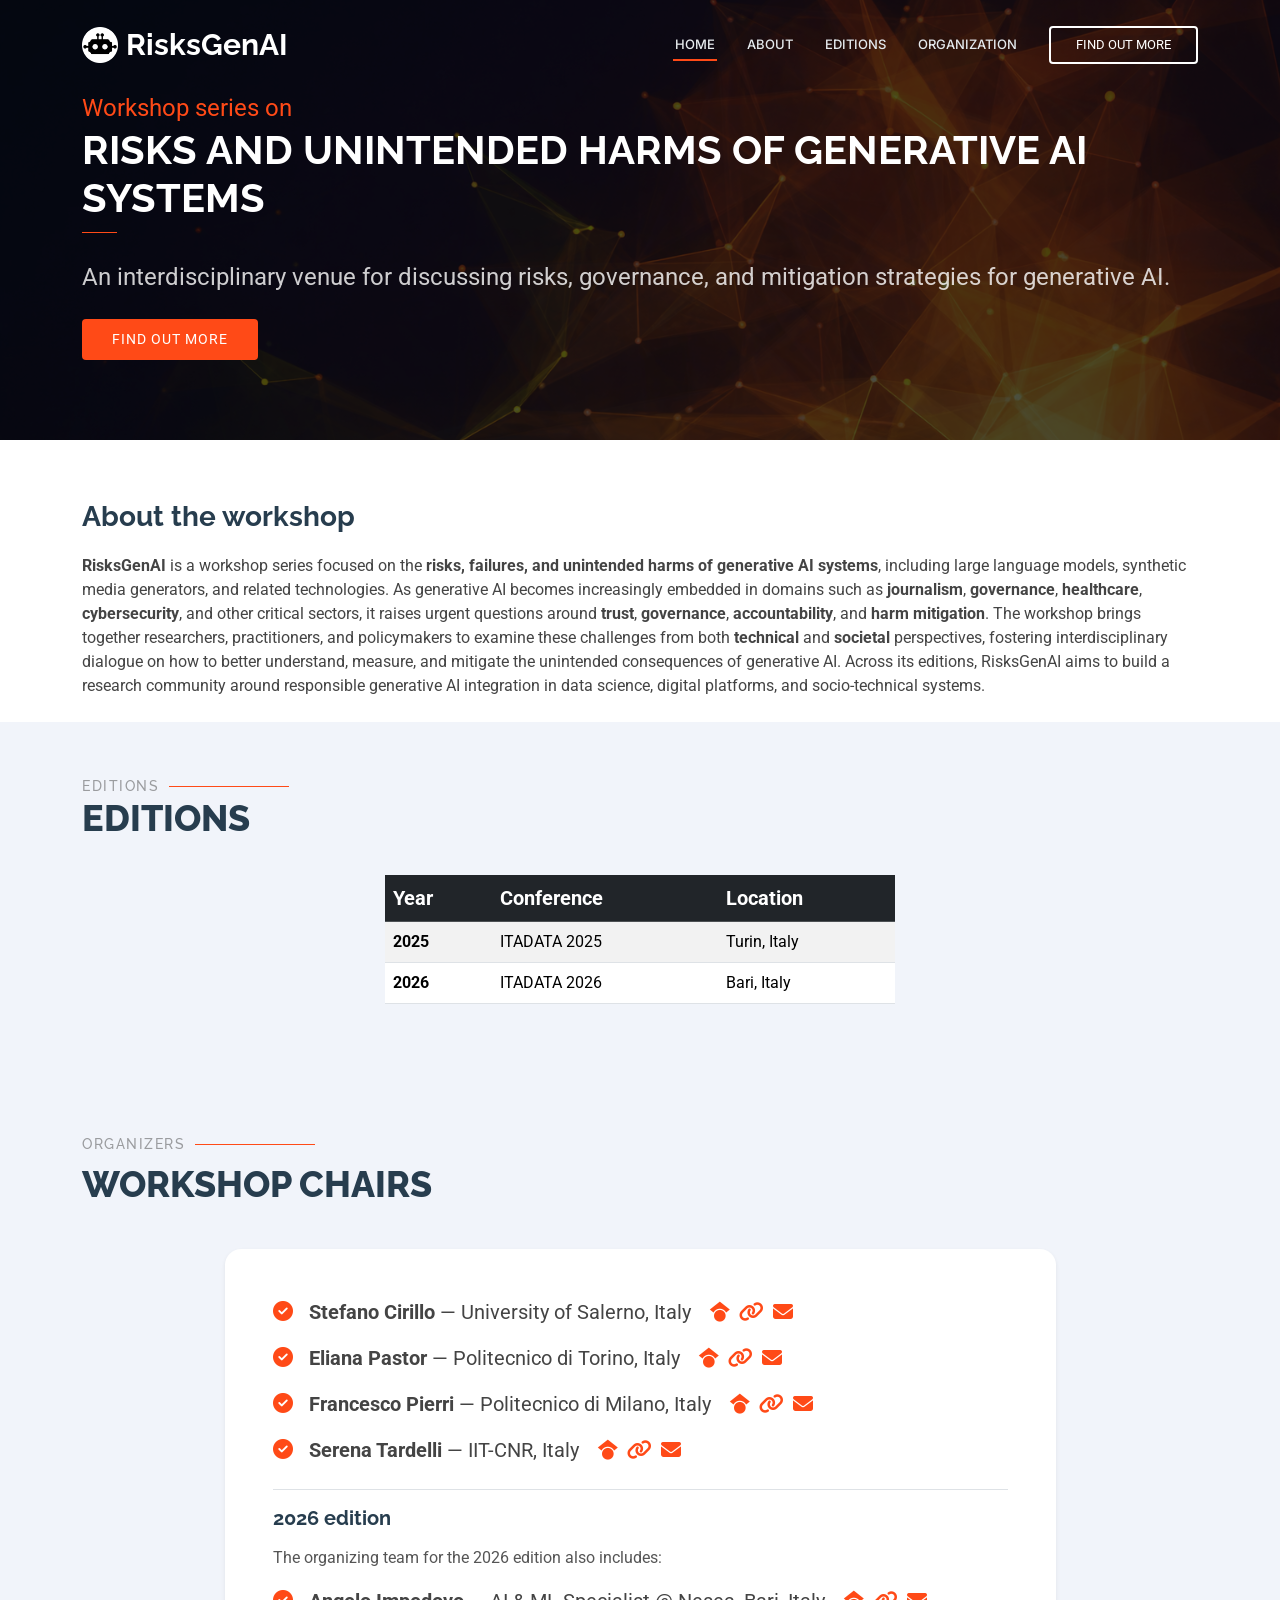
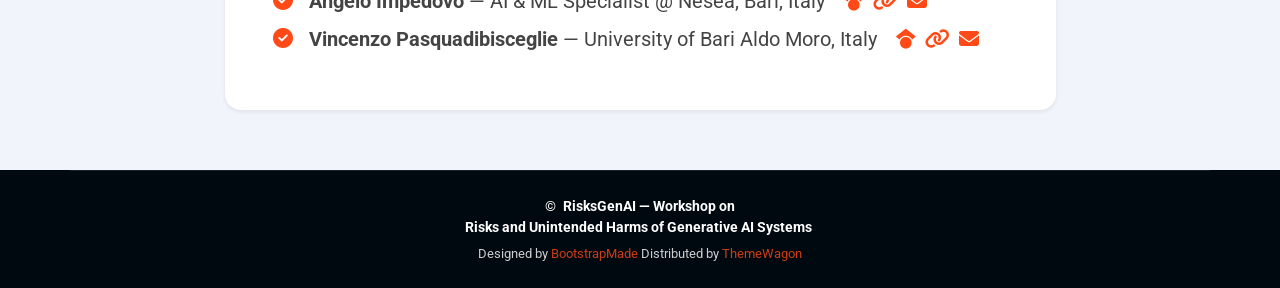
==== commit cf31faf0: "Update website" ====
--- a/index.html
+++ b/index.html
@@ -60,7 +60,7 @@
 
     <!-- Hero Section -->
     <section id="hero" class="hero section dark-background" style="min-height: 20vh;">
-      <img src="assets/img/turin-pic.png" alt="" data-aos="fade-in">
+      <img src="assets/img/location/landing.png" alt="" data-aos="fade-in">
 
       <div class="container d-flex flex-column align-items-left fs-3">
         <p data-aos="fade-up" data-aos-delay="100" style="color: #ff4a17;">Workshop series on</p>
@@ -237,13 +237,13 @@
                 <span>
                   <strong>Angelo Impedovo</strong> — AI & ML Specialist @ Nesea, Bari, Italy
                   &nbsp;
-                  <a href="" target="_blank" rel="noopener noreferrer" class="ms-1">
+                  <a href="https://scholar.google.com/citations?user=H8SVsSIAAAAJ&hl=it" target="_blank" rel="noopener noreferrer" class="ms-1">
                     <i class="fa-brands fa-google-scholar"></i>
                   </a>
-                  <a href="" target="_blank" rel="noopener noreferrer" class="ms-1">
+                  <a href="https://www.linkedin.com/in/angelo-impedovo/" target="_blank" rel="noopener noreferrer" class="ms-1">
                     <i class="fa-solid fa-link"></i>
                   </a>
-                  <a href="" class="ms-1">
+                  <a href="mailto:a.impedovo@nesea.it" class="ms-1">
                     <i class="fa-solid fa-envelope"></i>
                   </a>
                 </span>
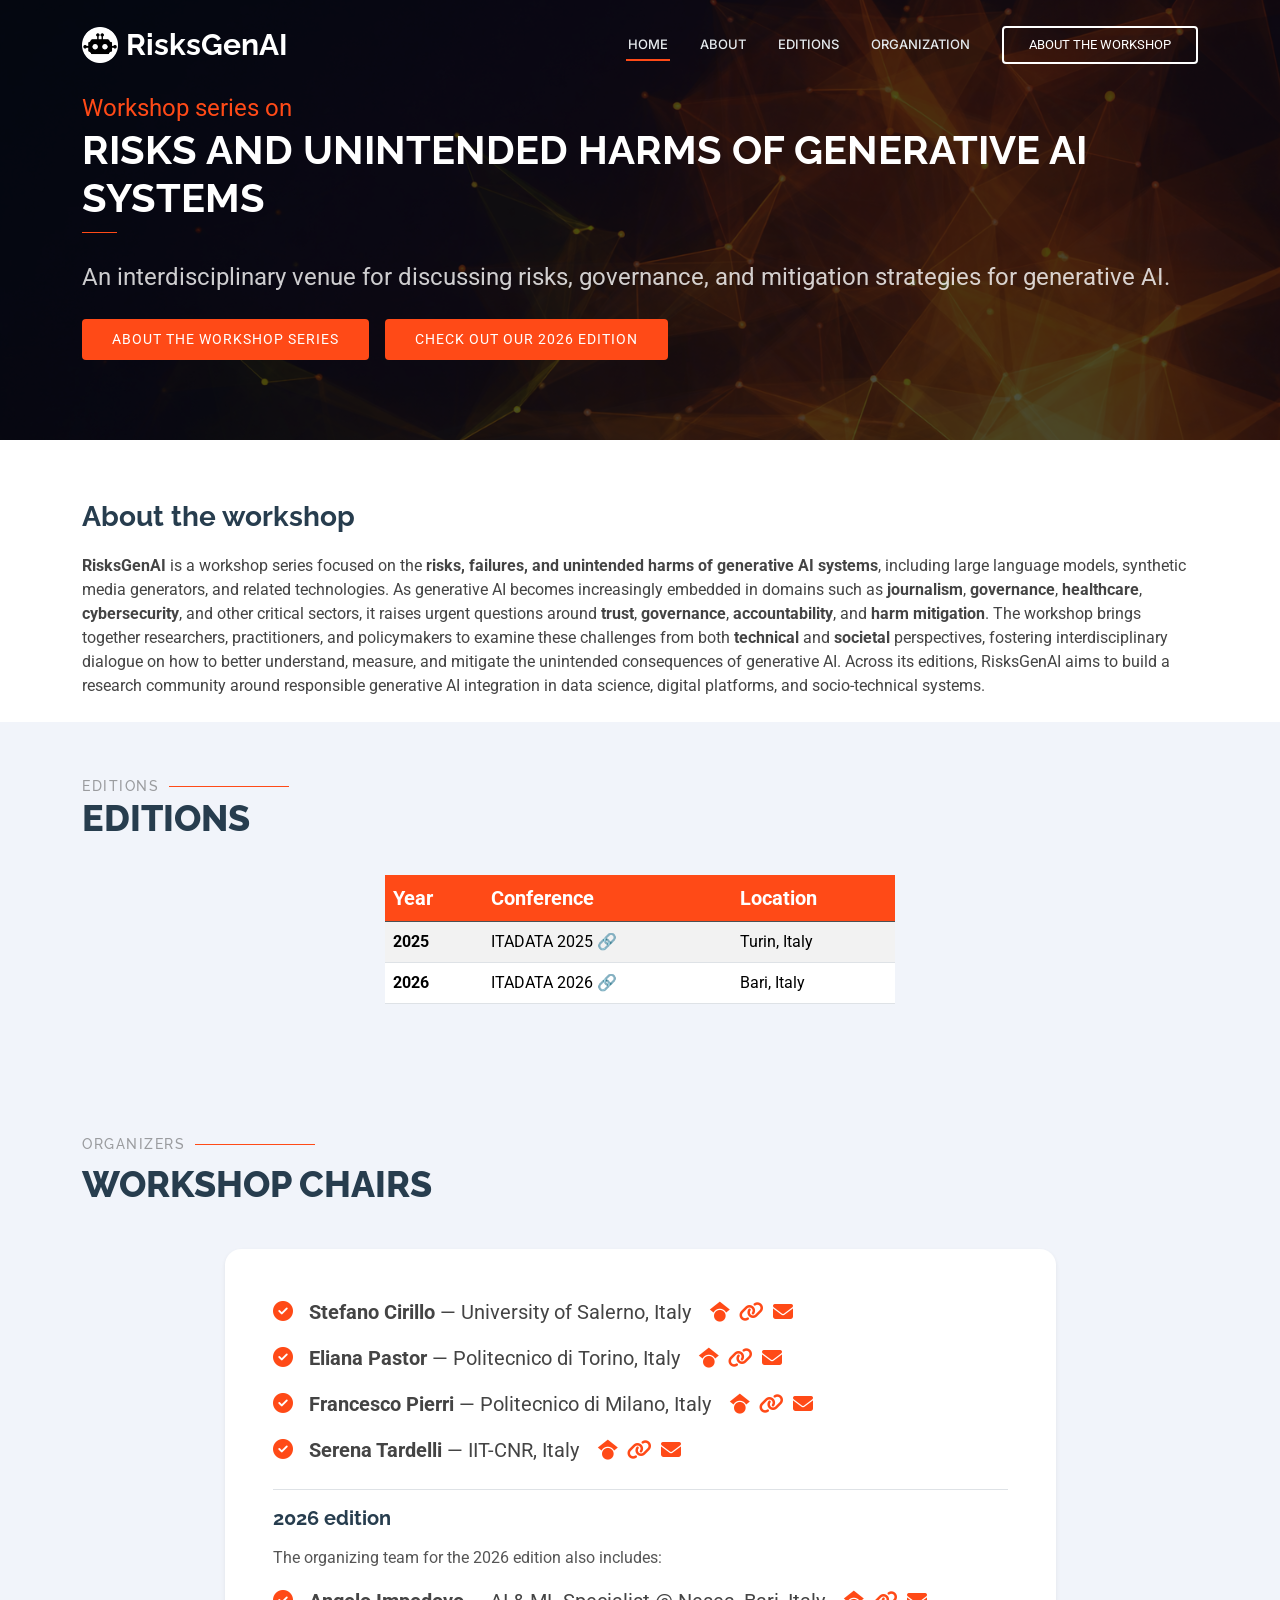
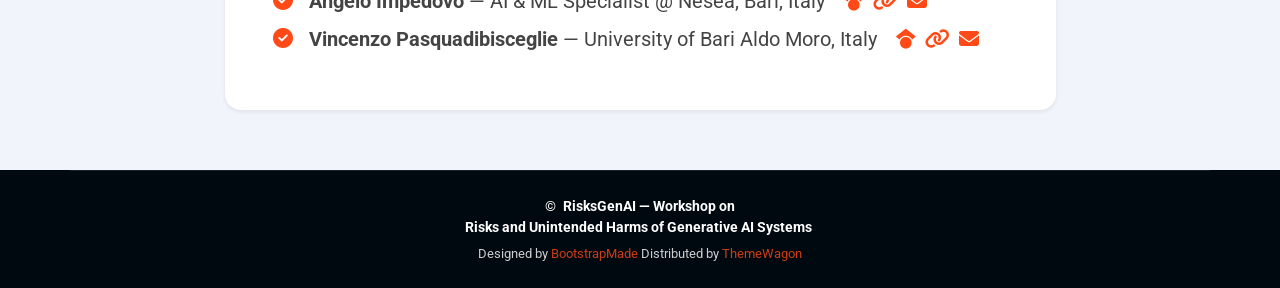
==== commit ee92d9b2: "update dates & submission" ====
--- a/index.html
+++ b/index.html
@@ -51,8 +51,7 @@
         <i class="mobile-nav-toggle d-xl-none bi bi-list"></i>
       </nav>
 
-      <a class="cta-btn menu-more" href="#about">Find out more</a>
-
+      <a class="cta-btn menu-more" href="#about">About the workshop</a>
     </div>
   </header>
 
@@ -60,17 +59,25 @@
 
     <!-- Hero Section -->
     <section id="hero" class="hero section dark-background" style="min-height: 20vh;">
-      <img src="assets/img/location/landing.png" alt="" data-aos="fade-in">
+      <img src="assets/img/location/landing.png" alt="" data-aos="">
 
       <div class="container d-flex flex-column align-items-left fs-3">
-        <p data-aos="fade-up" data-aos-delay="100" style="color: #ff4a17;">Workshop series on</p>
-        <h2 class="fs-1" data-aos="fade-up" data-aos-delay="100">Risks and Unintended Harms of Generative AI Systems</h2>
-        <p data-aos="fade-up" data-aos-delay="100" class="line mb-3"></p>
-        <p data-aos="fade-up" data-aos-delay="200">
+        <p data-aos=" data-aos-delay="100" style="color: #ff4a17;">Workshop series on</p>
+        <h2 class="fs-1" data-aos="" data-aos-delay="100">Risks and Unintended Harms of Generative AI Systems</h2>
+        <p data-aos="" data-aos-delay="100" class="line mb-3"></p>
+        <p data-aos="" data-aos-delay="200">
           An interdisciplinary venue for discussing risks, governance, and mitigation strategies for generative AI.
         </p>
-        <div class="d-flex mt-4" data-aos="fade-up" data-aos-delay="300">
-          <a href="#about" class="btn-get-started">Find out more</a>
+        <div class="d-flex mt-4" data-aos="" data-aos-delay="300">
+          <a href="#about" class="btn-get-started">About the workshop series</a>
+          
+          <a class="btn-get-started ms-3"
+            href="2026/"
+            target="_blank"
+            rel="noopener noreferrer"
+            style="cursor: pointer;">
+            Check out our 2026 edition
+          </a>
         </div>
       </div>
     </section>
@@ -80,7 +87,7 @@
     <section id="about" class="about section pb-2">
       <div class="container">
         <div class="">
-          <div class="" data-aos="fade-up" data-aos-duration="550" data-aos-delay="50">
+          <div class="" > <!-- data-aos="fade-up" data-aos-duration="550" data-aos-delay="50" -->
             <h3>About the workshop</h3>
             <p>
               <strong>RisksGenAI</strong> is a workshop series focused on the
@@ -110,30 +117,30 @@
 
     <!-- Editions Section -->
     <section id="editions" class="section light-background">
-      <div class="container section-title" data-aos="fade-up">
+      <div class="container section-title" > <!-- data-aos="fade-up" -->
         <h2>Editions</h2>
         <p>EDITIONS</p>
       </div>
 
-      <div class="container col-lg-5" data-aos="fade-up" data-aos-delay="100">
+      <div class="container col-lg-5" > <!-- data-aos="fade-up" data-aos-delay="100" -->
         <div class="table-responsive ">
           <table class="table table-striped table-hover align-middle">
             <thead class="table-dark fs-5">
               <tr>
-                <th scope="col" style="color: #ff4a17; color: #ffffff;">Year</th>
-                <th scope="col" style="color: #ff4a17; color: #ffffff;">Conference</th>
-                <th scope="col" style="color: #ff4a17; color: #ffffff;">Location</th>
+                <th scope="col" style="background-color: #ff4a17; color: #ffffff;">Year</th>
+                <th scope="col" style="background-color: #ff4a17; color: #ffffff;">Conference</th>
+                <th scope="col" style="background-color: #ff4a17; color: #ffffff;">Location</th>
               </tr>
             </thead>
             <tbody>
               <tr onclick="window.open('2025/', '_blank')" style="cursor: pointer;">
                 <td><strong>2025</strong></td>
-                <td>ITADATA 2025</td>
+                <td>ITADATA 2025 🔗</td>
                 <td>Turin, Italy</td>
               </tr>
               <tr onclick="window.open('2026/', '_blank')" style="cursor: pointer;">
                 <td><strong>2026</strong></td>
-                <td>ITADATA 2026</td>
+                <td>ITADATA 2026 🔗</td>
                 <td>Bari, Italy</td>
               </tr>
             </tbody>
@@ -145,12 +152,12 @@
 
     <!-- Organization Section -->
 <section id="organization" class="section light-background">
-  <div class="container section-title" data-aos="fade-up">
+  <div class="container section-title" > <!-- data-aos="fade-up" -->
     <h2>Organizers</h2>
     <p class="mb-2 mt-2">WORKSHOP CHAIRS</p>
   </div>
 
-  <div class="container" data-aos="fade-up" data-aos-delay="100">
+  <div class="container" > <!-- data-aos="fade-up" data-aos-delay="100" -->
     <div class="row justify-content-center">
       <div class="col-lg-9">
         <div class="p-4 p-lg-5 rounded-4 shadow-sm" style="background-color: #ffffff;">
@@ -254,13 +261,13 @@
                 <span>
                   <strong>Vincenzo Pasquadibisceglie</strong> — University of Bari Aldo Moro, Italy
                   &nbsp;
-                  <a href="" target="_blank" rel="noopener noreferrer" class="ms-1">
+                  <a href="https://scholar.google.com/citations?user=61A90MoAAAAJ&hl=it" target="_blank" rel="noopener noreferrer" class="ms-1">
                     <i class="fa-brands fa-google-scholar"></i>
                   </a>
-                  <a href="" target="_blank" rel="noopener noreferrer" class="ms-1">
+                  <a href="https://kdde.di.uniba.it/people/vincenzo-pasquadibisceglie/" target="_blank" rel="noopener noreferrer" class="ms-1">
                     <i class="fa-solid fa-link"></i>
                   </a>
-                  <a href="" class="ms-1">
+                  <a href="mailto:vincenzo.pasquadibisceglie@uniba.it" class="ms-1">
                     <i class="fa-solid fa-envelope"></i>
                   </a>
                 </span>
